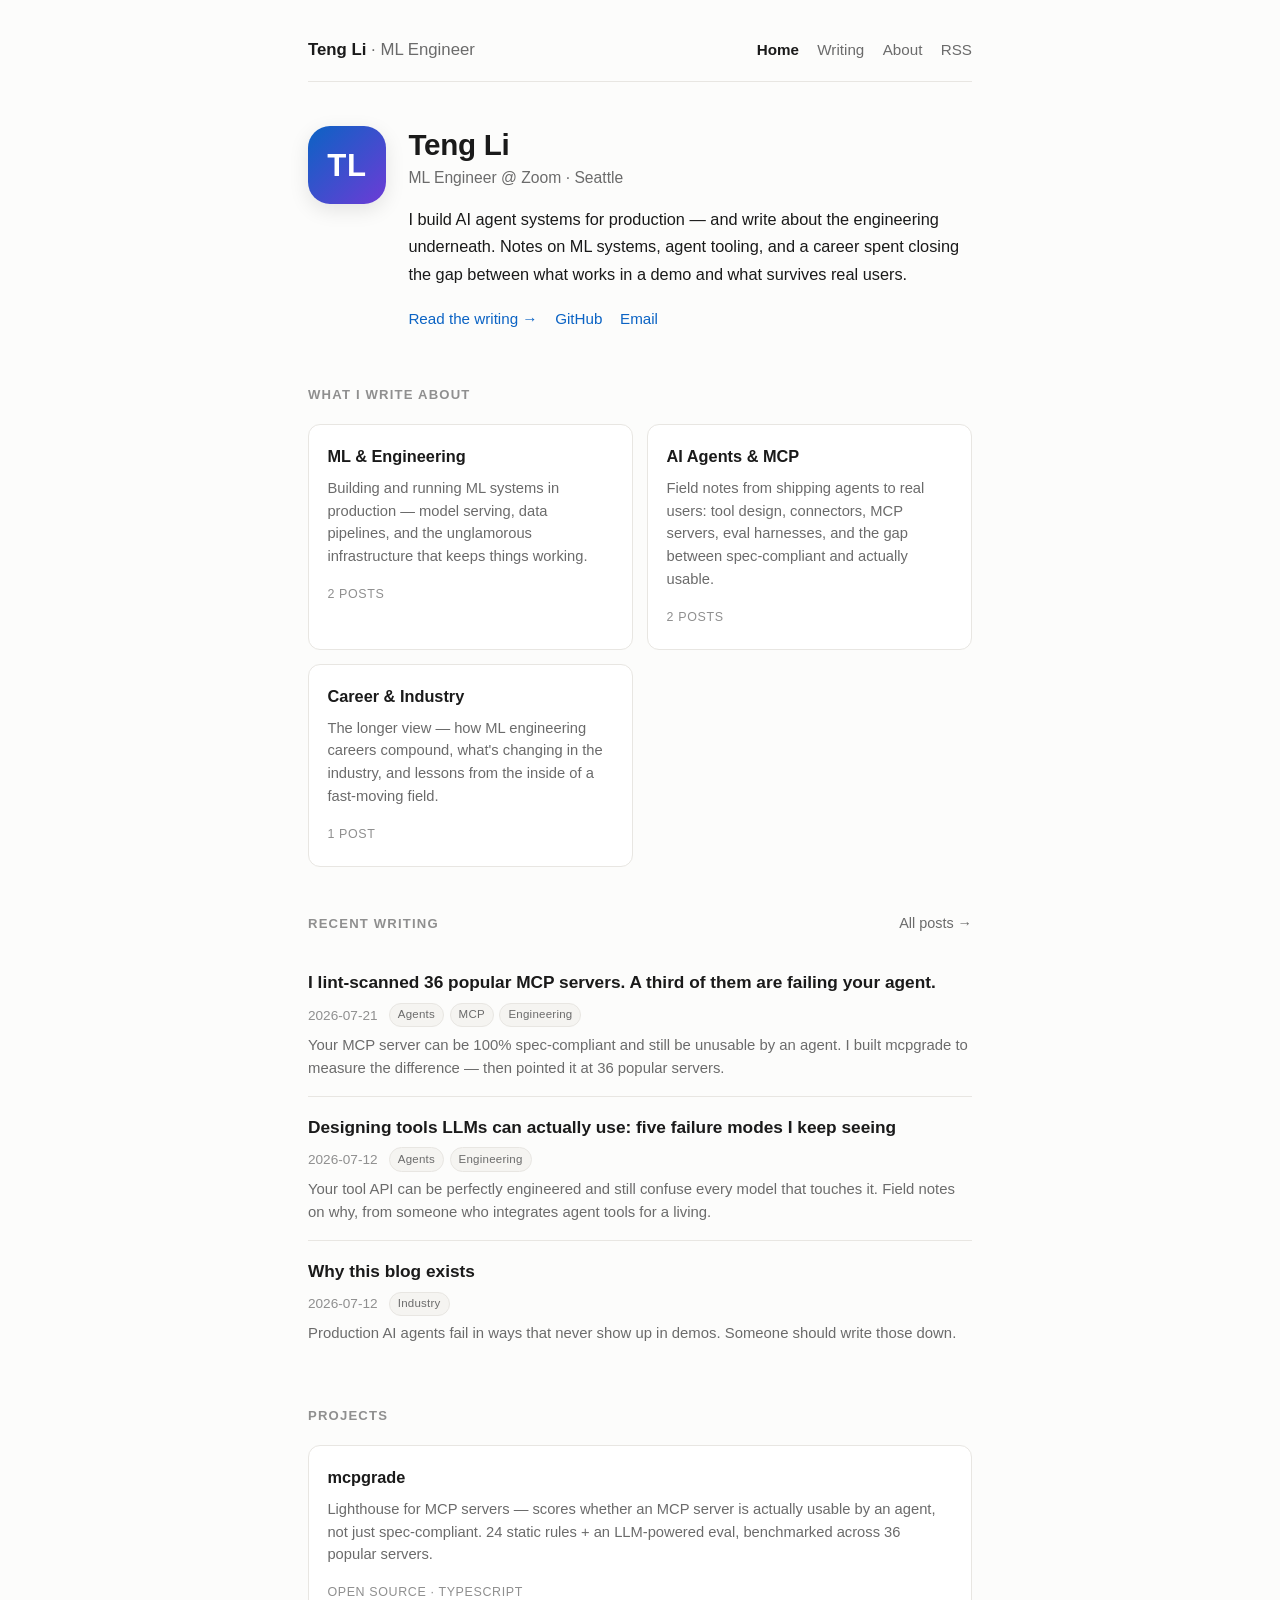
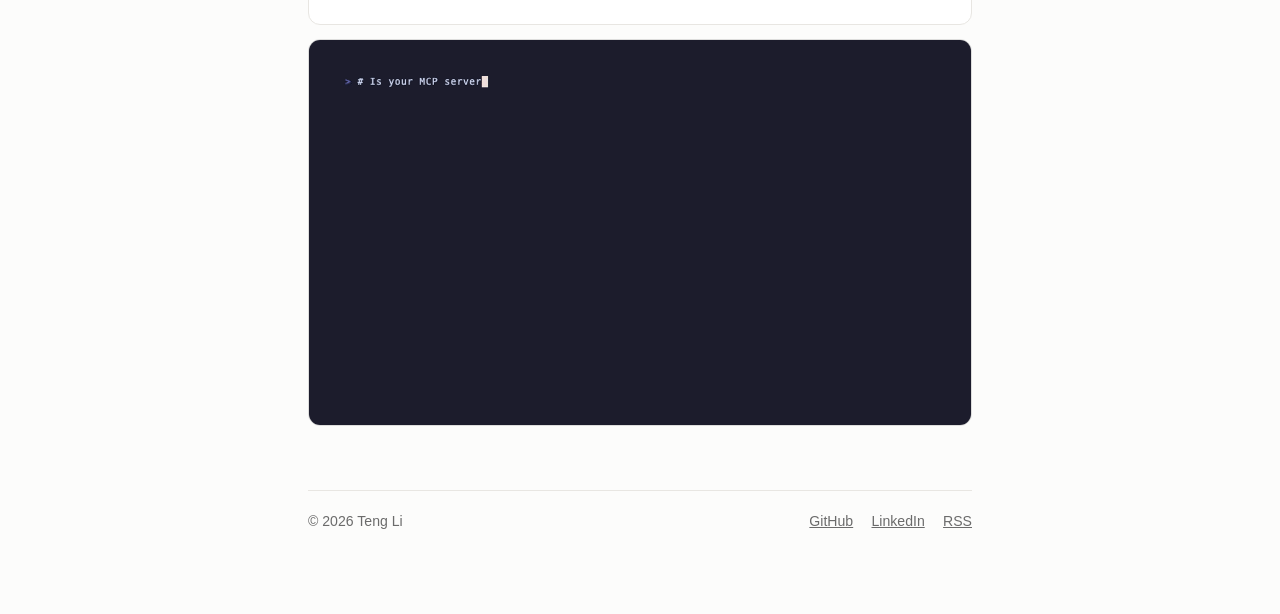
==== index.html @ 885e28a1 "site: add Cloudflare Web Analytics beacon" ====
<!doctype html>
<html lang="en">
<head>
<meta charset="utf-8">
<meta name="viewport" content="width=device-width, initial-scale=1">
<title>Home · Teng Li</title>
<meta name="description" content="Teng Li — ML Engineer in Seattle. ML systems, AI agents, and career notes.">
<meta property="og:title" content="Home · Teng Li">
<meta property="og:description" content="Teng Li — ML Engineer in Seattle. ML systems, AI agents, and career notes.">
<meta property="og:image" content="https://tengli.dev/og-card.png">
<meta property="og:type" content="article">
<meta name="twitter:card" content="summary_large_image">
<meta name="twitter:image" content="https://tengli.dev/og-card.png">
<link rel="icon" href="/favicon.svg" type="image/svg+xml">
<link rel="icon" href="/favicon-32.png" type="image/png" sizes="32x32">
<link rel="apple-touch-icon" href="/apple-touch-icon.png">
<link rel="stylesheet" href="/style.css">
<link rel="alternate" type="application/rss+xml" title="Teng Li" href="/feed.xml">
<script type="module" src="https://static.cloudflareinsights.com/beacon.min.js" data-cf-beacon='{"token": "defe20d26eeb449a922ccc8369be85c0"}'></script>
</head>
<body>
<main>
<header class="site">
  <a class="name" href="/">Teng Li <span>· ML Engineer</span></a>
  <nav><a href="/" class="on">Home</a><a href="/writing.html">Writing</a><a href="/about.html">About</a><a href="/feed.xml">RSS</a></nav>
</header>
<section class="hero">
  <svg class="avatar" viewBox="0 0 100 100" role="img" aria-label="Teng Li">
  <defs><linearGradient id="g" x1="0" y1="0" x2="1" y2="1">
    <stop offset="0" stop-color="var(--accent)"/><stop offset="1" stop-color="var(--accent-2)"/>
  </linearGradient></defs>
  <rect width="100" height="100" rx="22" fill="url(#g)"/>
  <text x="50" y="50" dy="0.35em" text-anchor="middle"
    font-family="-apple-system, Segoe UI, sans-serif" font-size="40" font-weight="700"
    fill="#fff" letter-spacing="1">TL</text>
</svg>
  <div class="hero-body">
    <h1 class="hero-name">Teng Li</h1>
    <p class="hero-role">ML Engineer @ Zoom · Seattle</p>
    <p class="hero-lede">I build AI agent systems for production — and write about the
    engineering underneath. Notes on ML systems, agent tooling, and a career spent
    closing the gap between what works in a demo and what survives real users.</p>
    <div class="hero-links">
      <a href="/writing.html">Read the writing →</a>
      <a href="https://github.com/TengByte">GitHub</a>
      <a href="mailto:tengli.global@gmail.com">Email</a>
    </div>
  </div>
</section>
<section class="block">
  <h2 class="block-title">What I write about</h2>
  <div class="cards">
    <a class="card" href="/writing.html#engineering">
      <h3>ML & Engineering</h3>
      <p>Building and running ML systems in production — model serving, data pipelines, and the unglamorous infrastructure that keeps things working.</p>
      <span class="card-meta">2 posts</span>
    </a>
<a class="card" href="/writing.html#agents">
      <h3>AI Agents & MCP</h3>
      <p>Field notes from shipping agents to real users: tool design, connectors, MCP servers, eval harnesses, and the gap between spec-compliant and actually usable.</p>
      <span class="card-meta">2 posts</span>
    </a>
<a class="card" href="/writing.html#career">
      <h3>Career & Industry</h3>
      <p>The longer view — how ML engineering careers compound, what's changing in the industry, and lessons from the inside of a fast-moving field.</p>
      <span class="card-meta">1 post</span>
    </a>
  </div>
</section>
<section class="block">
  <div class="block-head">
    <h2 class="block-title">Recent writing</h2>
    <a class="more" href="/writing.html">All posts →</a>
  </div>
  <ul class="post-list">
    <li class="post-item">
  <a class="post-link" href="/posts/mcp-servers-failing-agents.html">I lint-scanned 36 popular MCP servers. A third of them are failing your agent.</a>
  <div class="post-row">
    <time datetime="2026-07-21">2026-07-21</time>
    <span class="chips"><span class="chip">Agents</span><span class="chip">MCP</span><span class="chip">Engineering</span></span>
  </div>
  <p class="post-desc">Your MCP server can be 100% spec-compliant and still be unusable by an agent. I built mcpgrade to measure the difference — then pointed it at 36 popular servers.</p>
</li>
<li class="post-item">
  <a class="post-link" href="/posts/tool-design-for-llms.html">Designing tools LLMs can actually use: five failure modes I keep seeing</a>
  <div class="post-row">
    <time datetime="2026-07-12">2026-07-12</time>
    <span class="chips"><span class="chip">Agents</span><span class="chip">Engineering</span></span>
  </div>
  <p class="post-desc">Your tool API can be perfectly engineered and still confuse every model that touches it. Field notes on why, from someone who integrates agent tools for a living.</p>
</li>
<li class="post-item">
  <a class="post-link" href="/posts/hello-world.html">Why this blog exists</a>
  <div class="post-row">
    <time datetime="2026-07-12">2026-07-12</time>
    <span class="chips"><span class="chip">Industry</span></span>
  </div>
  <p class="post-desc">Production AI agents fail in ways that never show up in demos. Someone should write those down.</p>
</li>
  </ul>
</section>
<section class="block">
  <h2 class="block-title">Projects</h2>
  <div class="cards">
    <a class="card" href="https://github.com/TengByte/mcpgrade">
      <h3>mcpgrade</h3>
      <p>Lighthouse for MCP servers — scores whether an MCP server is actually usable by an agent, not just spec-compliant. 24 static rules + an LLM-powered eval, benchmarked across 36 popular servers.</p>
      <span class="card-meta">open source · TypeScript</span>
    </a>
  </div>
  <a href="https://github.com/TengByte/mcpgrade"><img class="project-demo" src="/mcpgrade-demo.gif"
    alt="mcpgrade demo — grading MCP servers A–F in one command" loading="lazy"></a>
</section>
<footer class="site">
  <span>© 2026 Teng Li</span>
  <span class="foot-links">
    <a href="https://github.com/TengByte">GitHub</a>
    <a href="https://www.linkedin.com/in/teng-li-3b0007110/">LinkedIn</a>
    <a href="/feed.xml">RSS</a>
  </span>
</footer>
</main>
</body>
</html>
---- style.css ----
:root {
  --bg: #fcfcfb;
  --surface: #ffffff;
  --text: #1a1a1a;
  --muted: #6b6b6b;
  --faint: #8f8f8f;
  --accent: #0b63c4;
  --accent-2: #6d3bd6;
  --border: #e8e6e2;
  --code-bg: #f5f4f1;
  color-scheme: light dark;
}
@media (prefers-color-scheme: dark) {
  :root {
    --bg: #111214;
    --surface: #1a1c1f;
    --text: #e9e9ea;
    --muted: #9a9a9a;
    --faint: #7a7a7a;
    --accent: #6db3f2;
    --accent-2: #a98bf0;
    --border: #2a2c30;
    --code-bg: #202226;
  }
}
* { box-sizing: border-box; }
html { scroll-behavior: smooth; }
body {
  margin: 0;
  background: var(--bg);
  color: var(--text);
  font: 17px/1.7 -apple-system, "Segoe UI", Helvetica, Arial, sans-serif;
  -webkit-font-smoothing: antialiased;
}
main {
  max-width: 44rem;
  margin: 0 auto;
  padding: 2.25rem 1.25rem 5rem;
}

/* Header / nav */
header.site {
  display: flex;
  justify-content: space-between;
  align-items: baseline;
  gap: 1rem;
  flex-wrap: wrap;
  border-bottom: 1px solid var(--border);
  padding-bottom: 1rem;
  margin-bottom: 2.75rem;
}
header.site .name { font-weight: 700; font-size: 1.05rem; text-decoration: none; color: var(--text); }
header.site .name span { color: var(--muted); font-weight: 400; }
header.site nav a {
  color: var(--muted);
  text-decoration: none;
  margin-left: 1.15rem;
  font-size: 0.95rem;
}
header.site nav a:first-child { margin-left: 0; }
header.site nav a:hover { color: var(--accent); }
header.site nav a.on { color: var(--text); font-weight: 600; }

/* Hero */
.hero {
  display: flex;
  gap: 1.4rem;
  align-items: flex-start;
  margin-bottom: 3.25rem;
}
.avatar { width: 78px; height: 78px; flex: none; border-radius: 22px; box-shadow: 0 6px 20px rgba(0,0,0,0.10); }
.hero-body { min-width: 0; }
.hero-name { font-size: 1.85rem; line-height: 1.2; margin: 0.1rem 0 0.15rem; letter-spacing: -0.01em; }
.hero-role { color: var(--muted); font-size: 0.98rem; margin: 0 0 0.85rem; }
.hero-lede { margin: 0 0 1.1rem; font-size: 1.02rem; }
.hero-links { display: flex; flex-wrap: wrap; gap: 1.1rem; font-size: 0.95rem; }
.hero-links a { text-decoration: none; color: var(--accent); }
.hero-links a:hover { text-decoration: underline; }

/* Blocks */
.block { margin: 2.75rem 0; }
.block-head { display: flex; justify-content: space-between; align-items: baseline; }
.block-title {
  font-size: 0.82rem;
  text-transform: uppercase;
  letter-spacing: 0.09em;
  color: var(--faint);
  font-weight: 700;
  margin: 0 0 1.1rem;
}
.more { font-size: 0.9rem; text-decoration: none; color: var(--muted); }
.more:hover { color: var(--accent); }

/* Cards */
.cards { display: grid; grid-template-columns: repeat(auto-fit, minmax(15rem, 1fr)); gap: 0.9rem; }
.card {
  display: block;
  background: var(--surface);
  border: 1px solid var(--border);
  border-radius: 12px;
  padding: 1.1rem 1.15rem;
  text-decoration: none;
  color: inherit;
  transition: border-color 0.15s, transform 0.15s, box-shadow 0.15s;
}
.card:hover {
  border-color: color-mix(in srgb, var(--accent) 55%, var(--border));
  transform: translateY(-2px);
  box-shadow: 0 8px 22px rgba(0,0,0,0.06);
}
.card h3 { margin: 0 0 0.4rem; font-size: 1.02rem; }
.card p { margin: 0 0 0.7rem; color: var(--muted); font-size: 0.92rem; line-height: 1.55; }
.card-meta { font-size: 0.78rem; color: var(--faint); text-transform: uppercase; letter-spacing: 0.05em; }

/* Post lists */
h1 { font-size: 1.75rem; line-height: 1.25; margin: 0 0 0.5rem; letter-spacing: -0.01em; }
h2 { font-size: 1.28rem; margin-top: 2.2rem; }
h3 { font-size: 1.06rem; margin-top: 1.8rem; }
a { color: var(--accent); }
.page-lede { color: var(--muted); margin: 0 0 2rem; }

ul.post-list { list-style: none; padding: 0; margin: 0; }
.post-item { padding: 1rem 0; border-bottom: 1px solid var(--border); }
.post-item:last-child { border-bottom: none; }
.post-link { font-size: 1.08rem; font-weight: 600; text-decoration: none; color: var(--text); }
.post-link:hover { color: var(--accent); }
.post-row { display: flex; align-items: center; gap: 0.7rem; margin: 0.3rem 0 0; }
.post-row time { color: var(--faint); font-size: 0.85rem; white-space: nowrap; }
.post-desc { margin: 0.4rem 0 0; color: var(--muted); font-size: 0.93rem; line-height: 1.55; }
.topic-group { margin-bottom: 2.5rem; scroll-margin-top: 1.5rem; }

/* Chips */
.chips { display: inline-flex; flex-wrap: wrap; gap: 0.35rem; }
.chip {
  font-size: 0.72rem;
  color: var(--muted);
  background: var(--code-bg);
  border: 1px solid var(--border);
  padding: 0.08rem 0.5rem;
  border-radius: 999px;
  letter-spacing: 0.02em;
}

/* Article */
article { max-width: 40rem; }
.post-meta { display: flex; align-items: center; gap: 0.7rem; color: var(--muted); font-size: 0.9rem; margin: 0 0 2rem; }
.prose, article { font-size: 1.02rem; }
.post-end { border: none; border-top: 1px solid var(--border); margin: 2.5rem 0 1.2rem; }
.post-nav a { text-decoration: none; color: var(--muted); font-size: 0.9rem; }
.post-nav a:hover { color: var(--accent); }

code {
  background: var(--code-bg);
  padding: 0.12em 0.35em;
  border-radius: 4px;
  font-size: 0.88em;
  font-family: ui-monospace, "SF Mono", Menlo, Consolas, monospace;
}
pre {
  background: var(--code-bg);
  border: 1px solid var(--border);
  border-radius: 10px;
  padding: 1rem;
  overflow-x: auto;
  line-height: 1.5;
}
pre code { background: none; padding: 0; font-size: 0.85rem; }
blockquote {
  margin: 1.5rem 0;
  padding: 0.2rem 1.1rem;
  border-left: 3px solid var(--accent);
  color: var(--muted);
}
table { border-collapse: collapse; width: 100%; font-size: 0.9rem; display: block; overflow-x: auto; }
th, td { border: 1px solid var(--border); padding: 0.45rem 0.65rem; text-align: left; }
th { background: var(--code-bg); }
img { max-width: 100%; border-radius: 8px; }

/* Footer */
footer.site {
  margin-top: 4rem;
  padding-top: 1.2rem;
  border-top: 1px solid var(--border);
  color: var(--muted);
  font-size: 0.88rem;
  display: flex;
  justify-content: space-between;
  flex-wrap: wrap;
  gap: 0.6rem;
}
footer.site a { color: var(--muted); margin-left: 0.9rem; }
footer.site .foot-links a:first-child { margin-left: 0; }
footer.site a:hover { color: var(--accent); }

@media (max-width: 34rem) {
  .hero { flex-direction: column; gap: 1rem; }
  .avatar { width: 64px; height: 64px; }
}

.project-demo { width: 100%; border-radius: 12px; margin-top: 14px; border: 1px solid rgba(128,128,128,.25); display: block; }
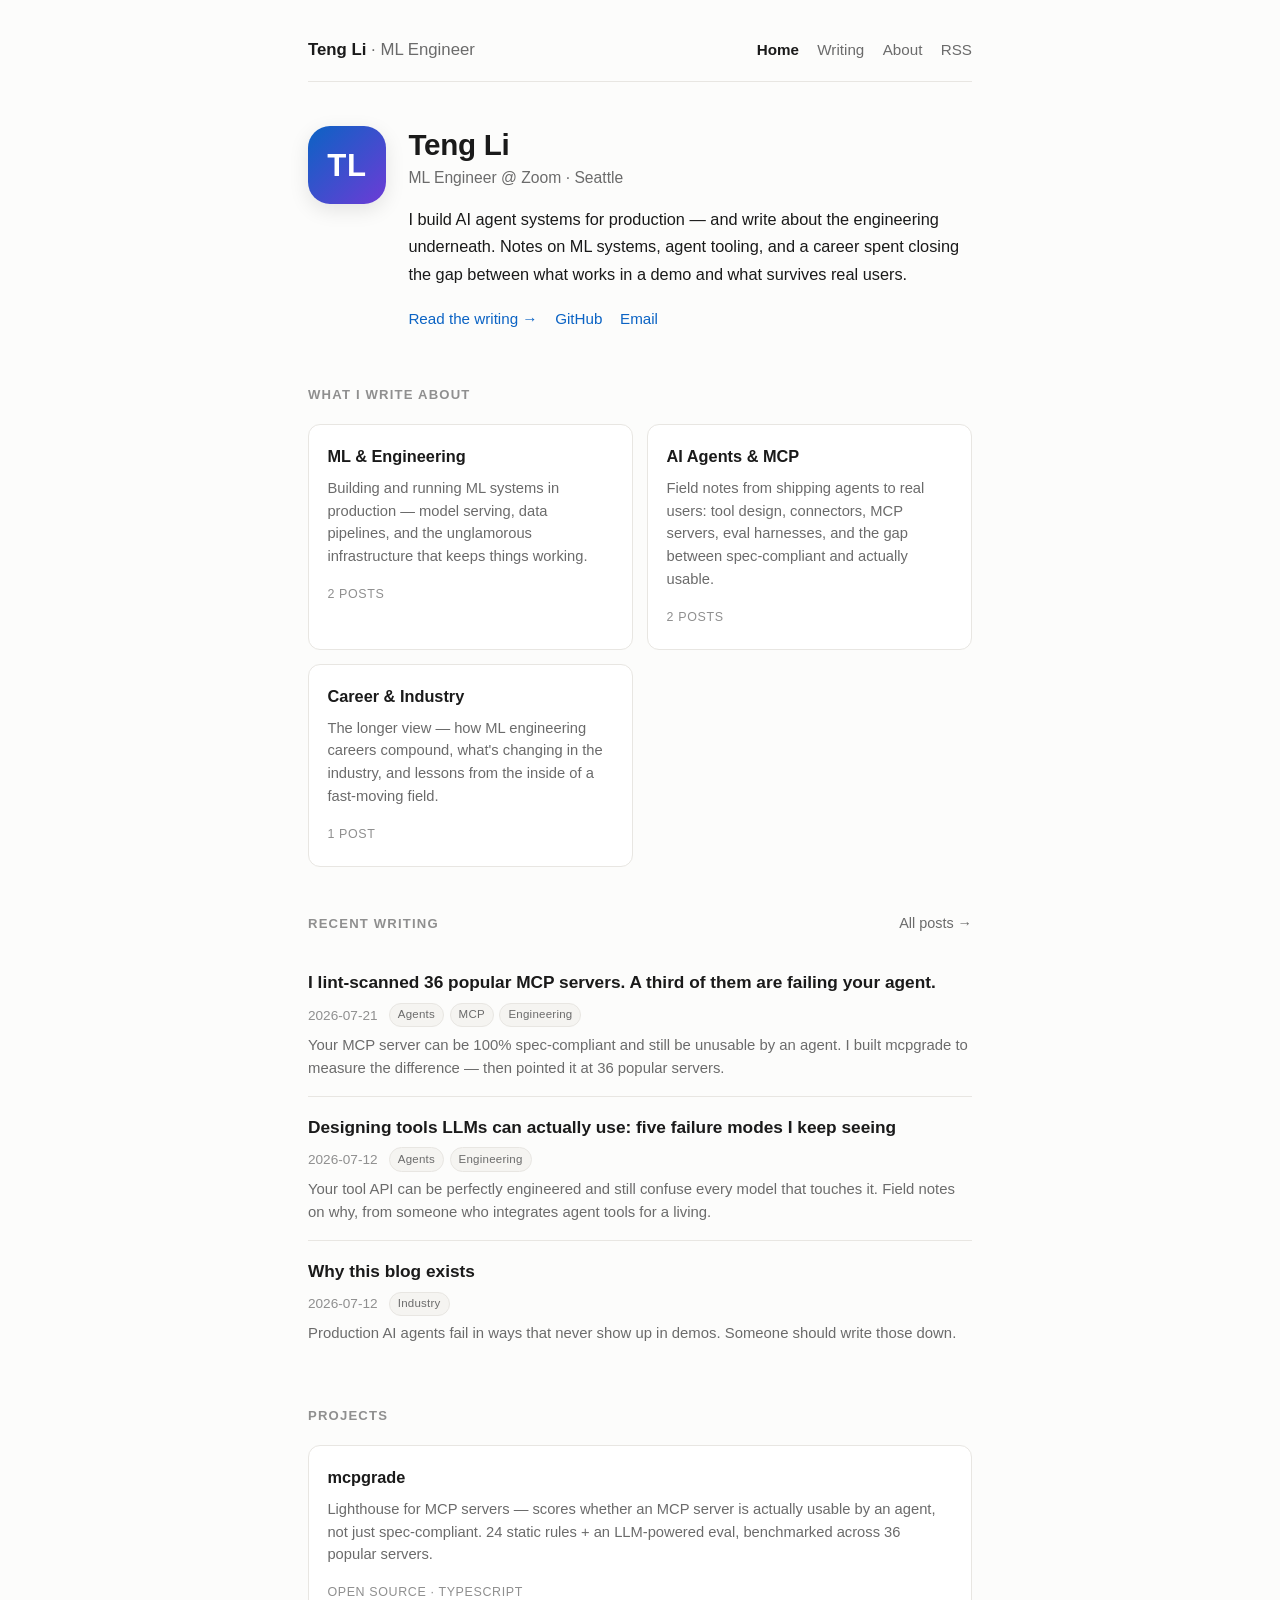
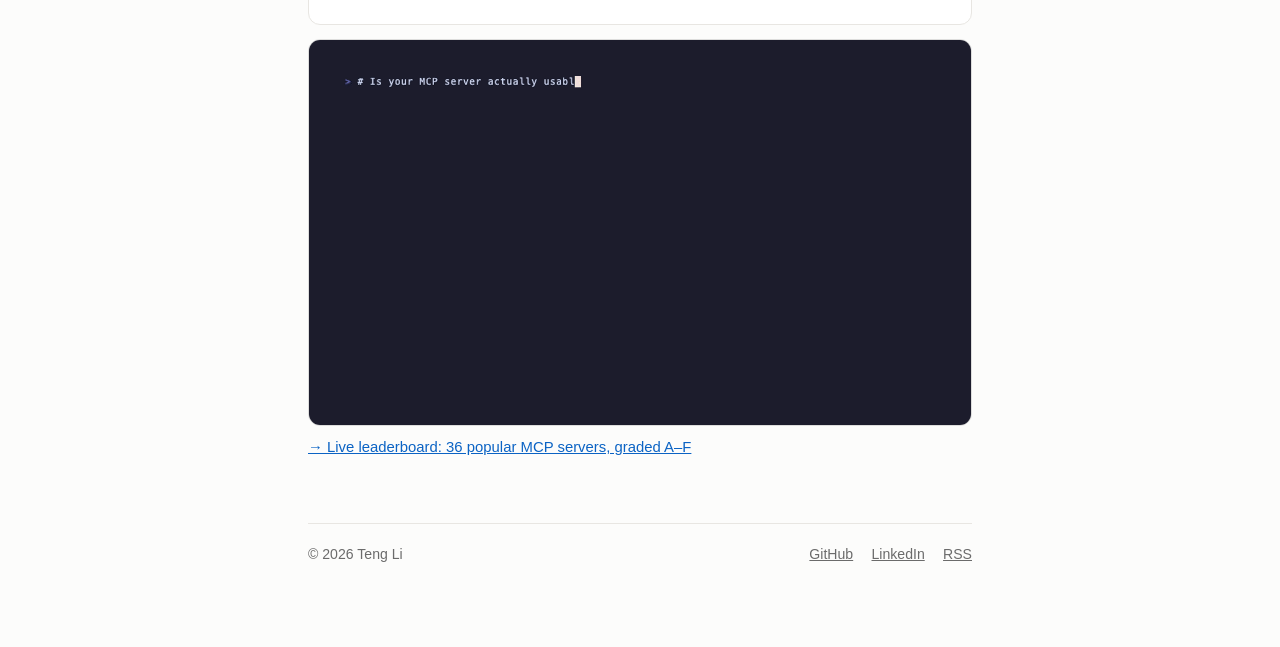
==== commit 10263cd7: "site: leaderboard nav backlinks + homepage leaderboard link" ====
--- a/index.html
+++ b/index.html
@@ -110,6 +110,7 @@
   </div>
   <a href="https://github.com/TengByte/mcpgrade"><img class="project-demo" src="/mcpgrade-demo.gif"
     alt="mcpgrade demo — grading MCP servers A–F in one command" loading="lazy"></a>
+  <p class="post-desc" style="margin-top:10px"><a href="/mcp-leaderboard.html">→ Live leaderboard: 36 popular MCP servers, graded A–F</a></p>
 </section>
 <footer class="site">
   <span>© 2026 Teng Li</span>
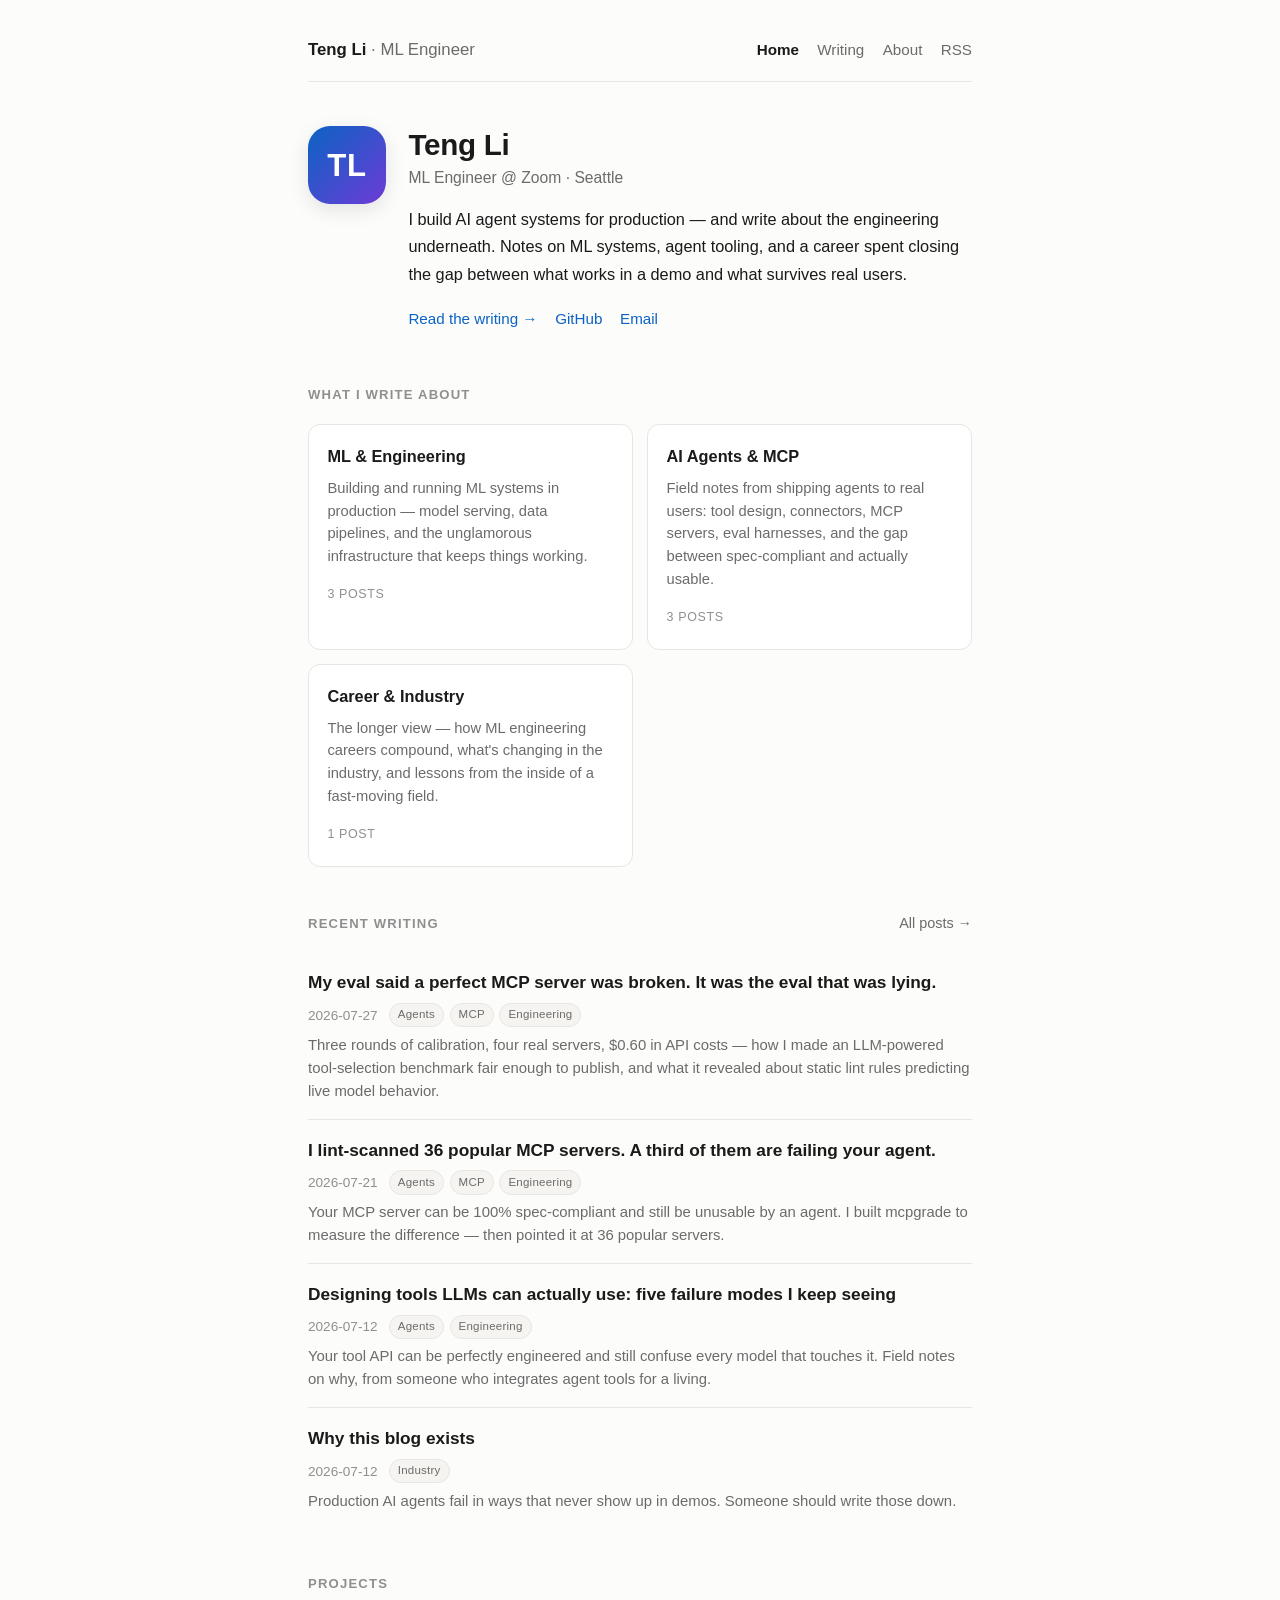
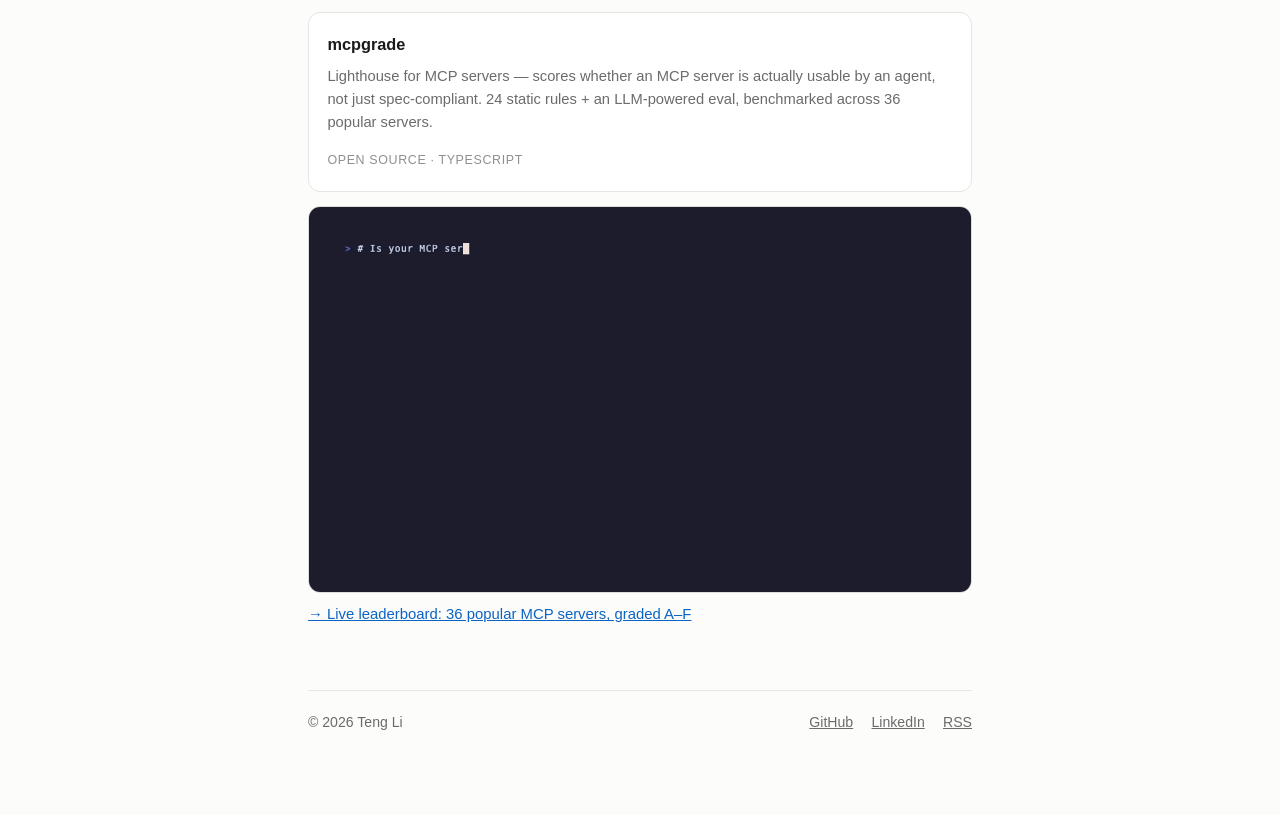
==== commit 5d438c69: "post: calibrating LLM evals for MCP servers" ====
--- a/index.html
+++ b/index.html
@@ -53,12 +53,12 @@
     <a class="card" href="/writing.html#engineering">
       <h3>ML & Engineering</h3>
       <p>Building and running ML systems in production — model serving, data pipelines, and the unglamorous infrastructure that keeps things working.</p>
-      <span class="card-meta">2 posts</span>
+      <span class="card-meta">3 posts</span>
     </a>
 <a class="card" href="/writing.html#agents">
       <h3>AI Agents & MCP</h3>
       <p>Field notes from shipping agents to real users: tool design, connectors, MCP servers, eval harnesses, and the gap between spec-compliant and actually usable.</p>
-      <span class="card-meta">2 posts</span>
+      <span class="card-meta">3 posts</span>
     </a>
 <a class="card" href="/writing.html#career">
       <h3>Career & Industry</h3>
@@ -74,6 +74,14 @@
   </div>
   <ul class="post-list">
     <li class="post-item">
+  <a class="post-link" href="/posts/calibrating-mcp-evals.html">My eval said a perfect MCP server was broken. It was the eval that was lying.</a>
+  <div class="post-row">
+    <time datetime="2026-07-27">2026-07-27</time>
+    <span class="chips"><span class="chip">Agents</span><span class="chip">MCP</span><span class="chip">Engineering</span></span>
+  </div>
+  <p class="post-desc">Three rounds of calibration, four real servers, $0.60 in API costs — how I made an LLM-powered tool-selection benchmark fair enough to publish, and what it revealed about static lint rules predicting live model behavior.</p>
+</li>
+<li class="post-item">
   <a class="post-link" href="/posts/mcp-servers-failing-agents.html">I lint-scanned 36 popular MCP servers. A third of them are failing your agent.</a>
   <div class="post-row">
     <time datetime="2026-07-21">2026-07-21</time>
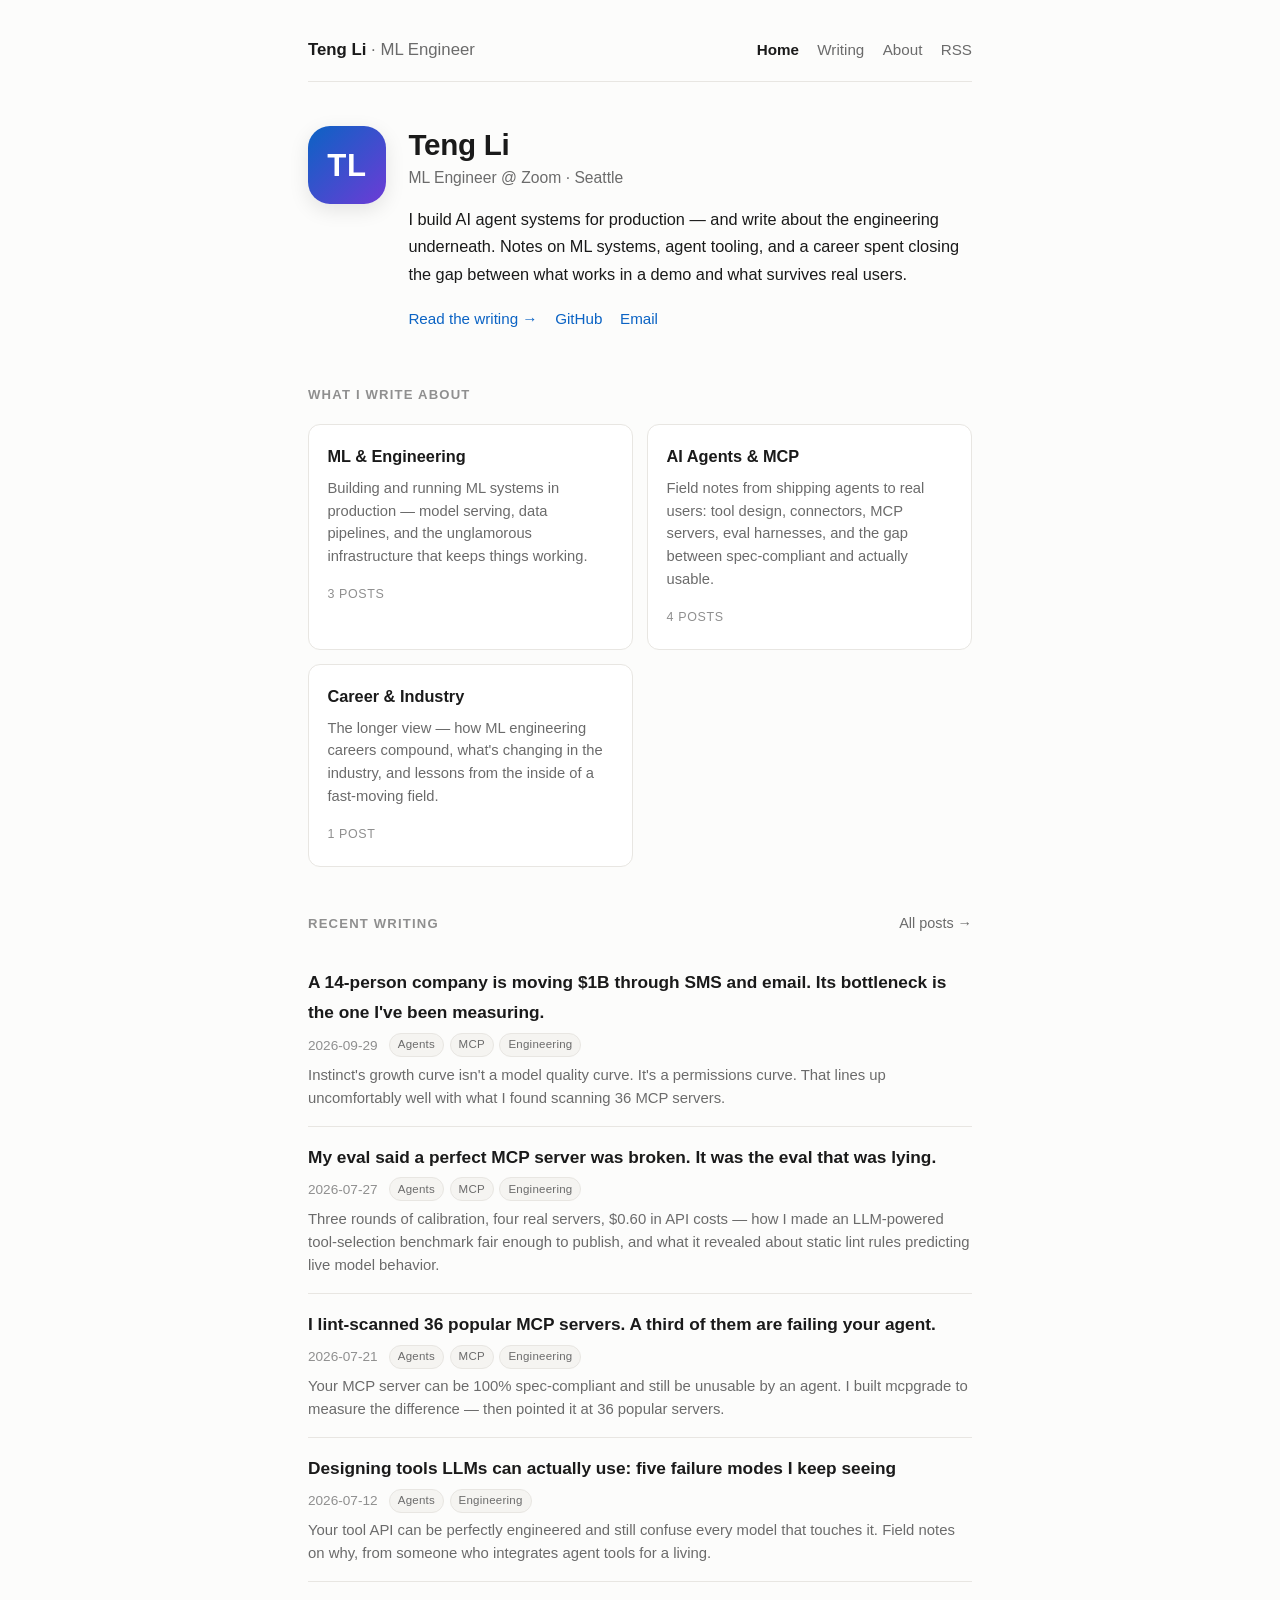
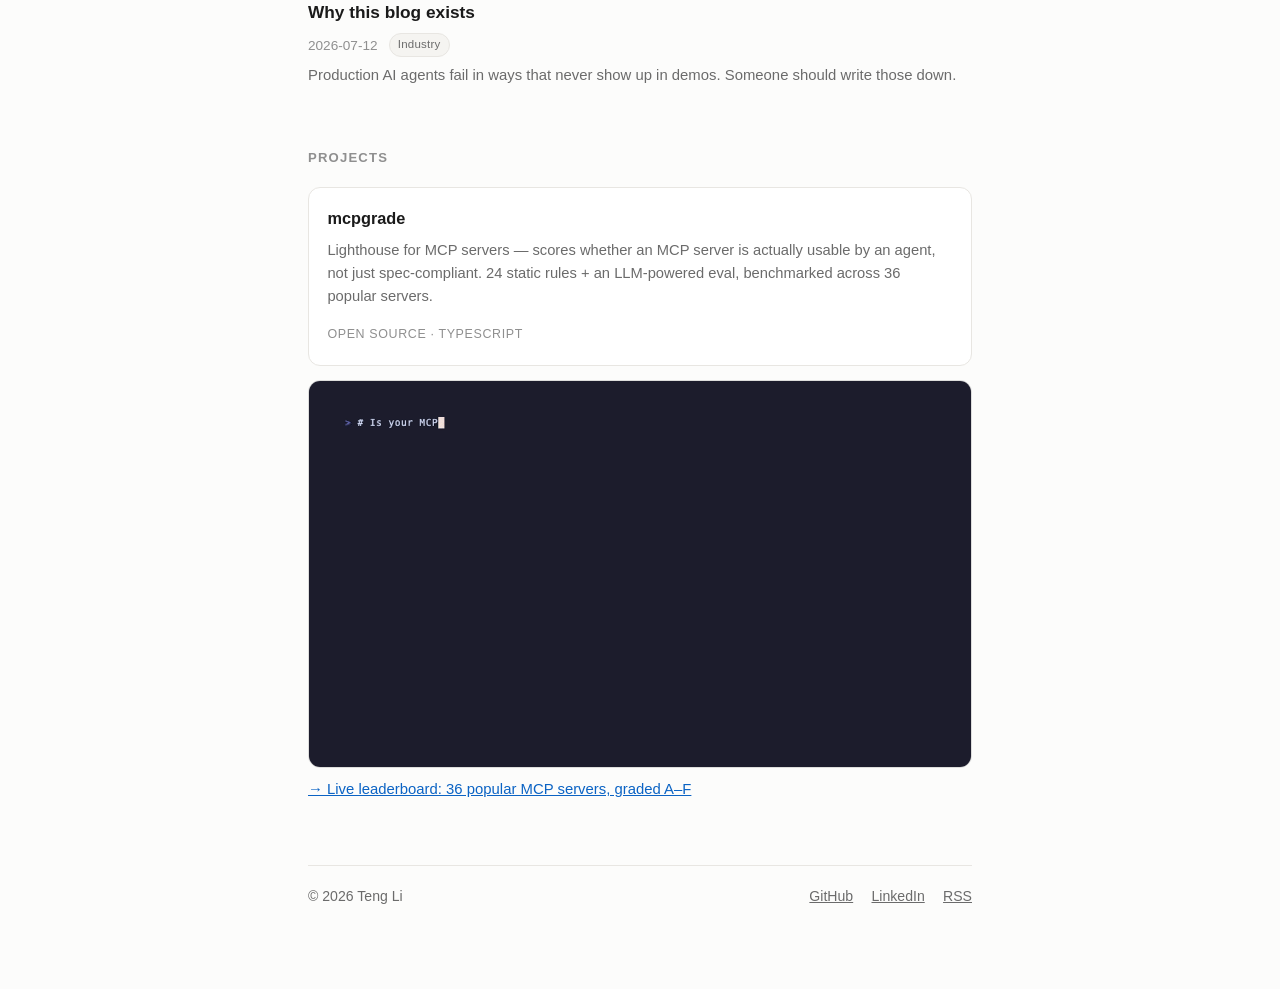
==== commit de3c635b: "Add post: A 14-person company is moving $1B through SMS and email New post on Instinct's $10B raise " ====
--- a/index.html
+++ b/index.html
@@ -58,7 +58,7 @@
 <a class="card" href="/writing.html#agents">
       <h3>AI Agents & MCP</h3>
       <p>Field notes from shipping agents to real users: tool design, connectors, MCP servers, eval harnesses, and the gap between spec-compliant and actually usable.</p>
-      <span class="card-meta">3 posts</span>
+      <span class="card-meta">4 posts</span>
     </a>
 <a class="card" href="/writing.html#career">
       <h3>Career & Industry</h3>
@@ -74,6 +74,14 @@
   </div>
   <ul class="post-list">
     <li class="post-item">
+  <a class="post-link" href="/posts/instinct-permissions-bottleneck.html">A 14-person company is moving $1B through SMS and email. Its bottleneck is the one I&#39;ve been measuring.</a>
+  <div class="post-row">
+    <time datetime="2026-09-29">2026-09-29</time>
+    <span class="chips"><span class="chip">Agents</span><span class="chip">MCP</span><span class="chip">Engineering</span></span>
+  </div>
+  <p class="post-desc">Instinct&#39;s growth curve isn&#39;t a model quality curve. It&#39;s a permissions curve. That lines up uncomfortably well with what I found scanning 36 MCP servers.</p>
+</li>
+<li class="post-item">
   <a class="post-link" href="/posts/calibrating-mcp-evals.html">My eval said a perfect MCP server was broken. It was the eval that was lying.</a>
   <div class="post-row">
     <time datetime="2026-07-27">2026-07-27</time>
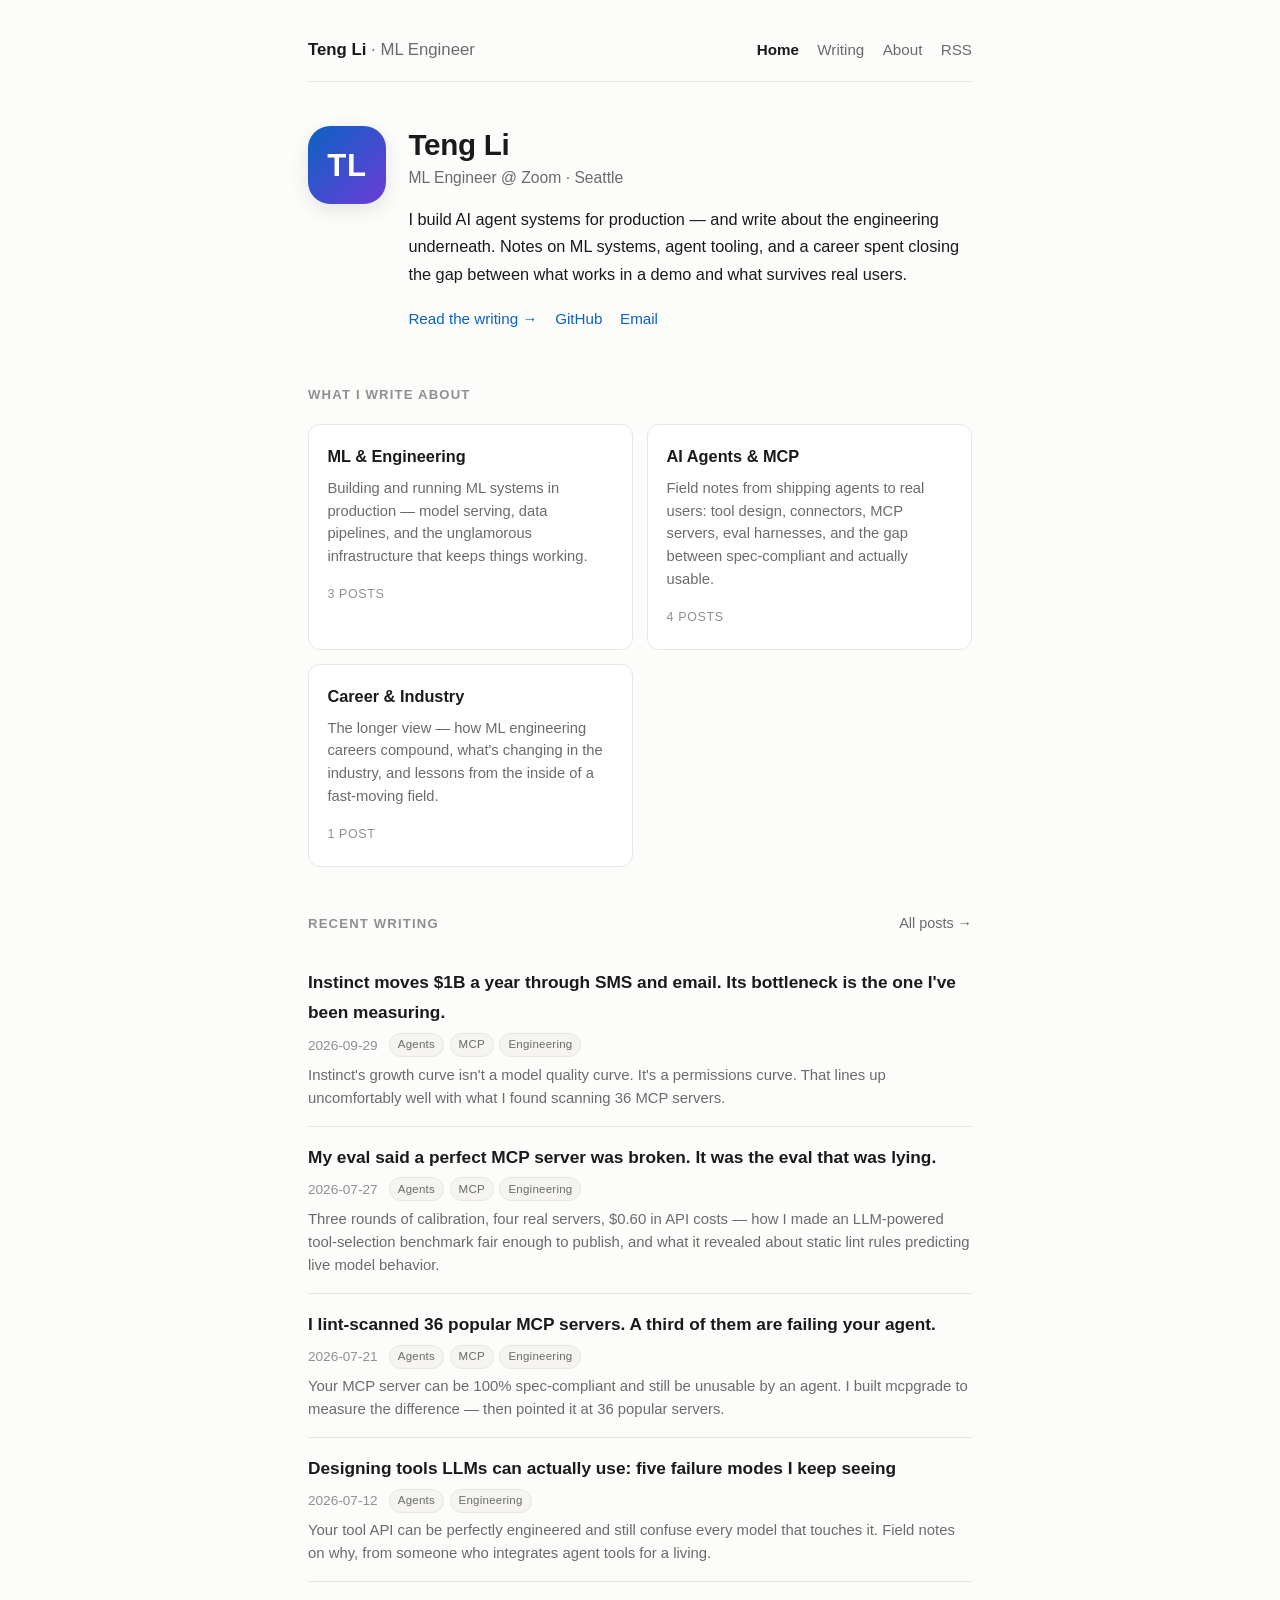
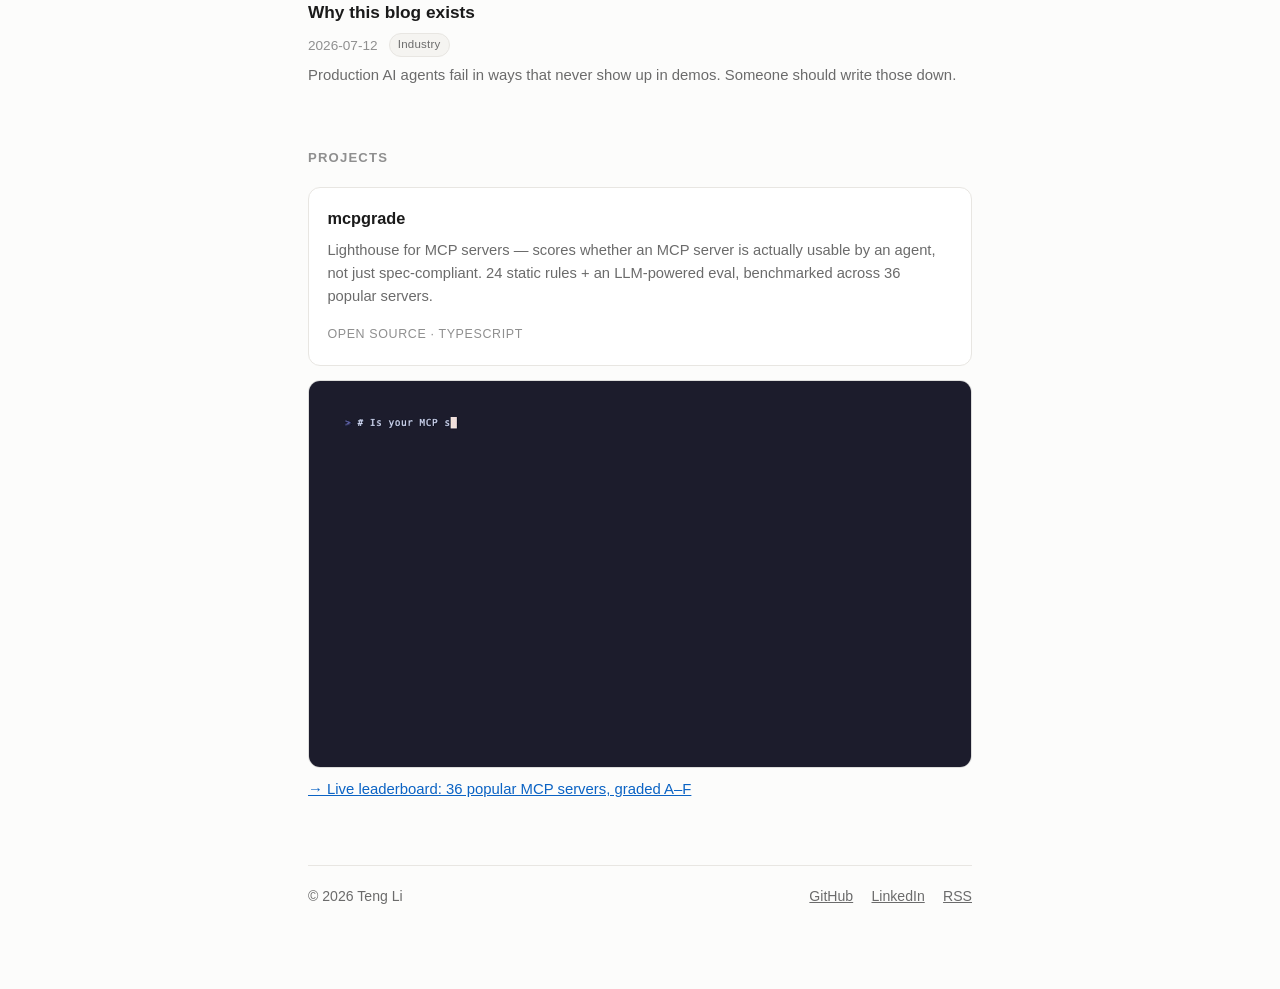
==== commit 25dbb188: "Retitle Instinct post: lead with company name, not headcount Titles that travel without the article " ====
--- a/index.html
+++ b/index.html
@@ -74,7 +74,7 @@
   </div>
   <ul class="post-list">
     <li class="post-item">
-  <a class="post-link" href="/posts/instinct-permissions-bottleneck.html">A 14-person company is moving $1B through SMS and email. Its bottleneck is the one I&#39;ve been measuring.</a>
+  <a class="post-link" href="/posts/instinct-permissions-bottleneck.html">Instinct moves $1B a year through SMS and email. Its bottleneck is the one I&#39;ve been measuring.</a>
   <div class="post-row">
     <time datetime="2026-09-29">2026-09-29</time>
     <span class="chips"><span class="chip">Agents</span><span class="chip">MCP</span><span class="chip">Engineering</span></span>
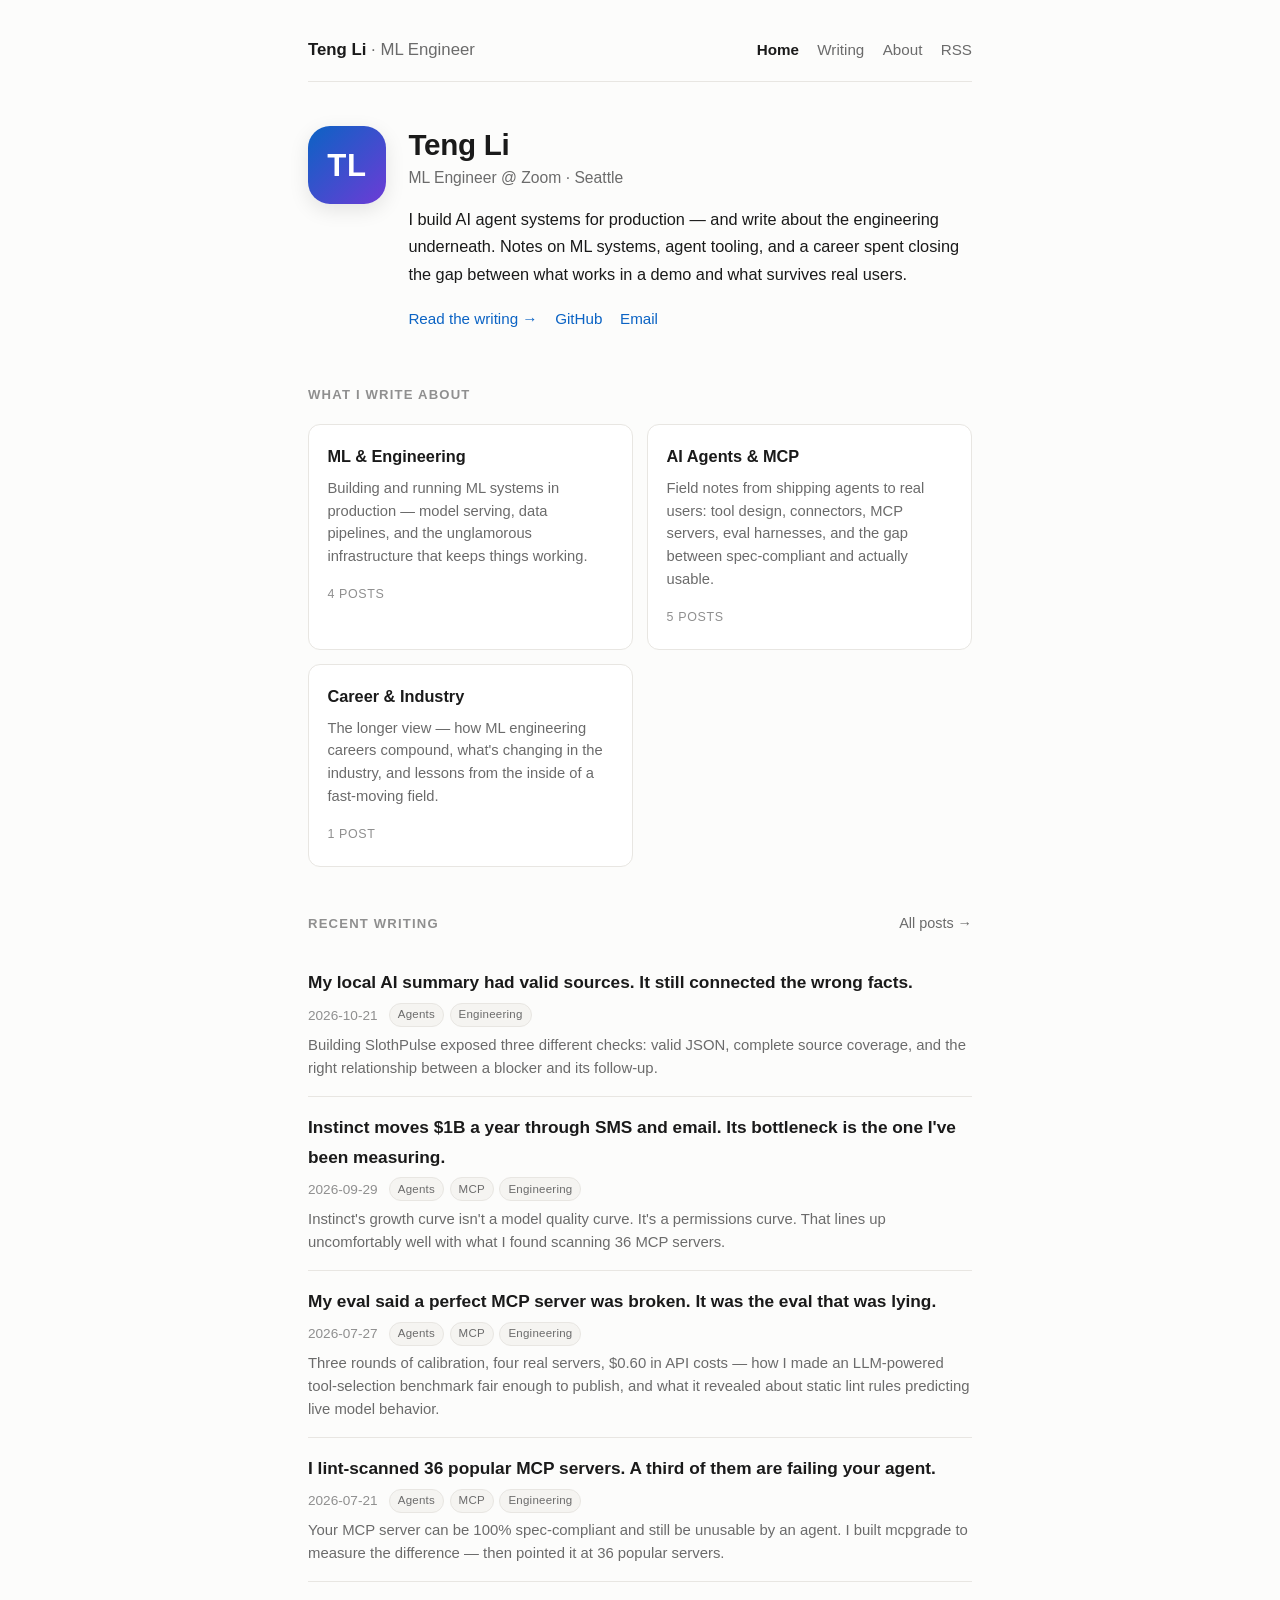
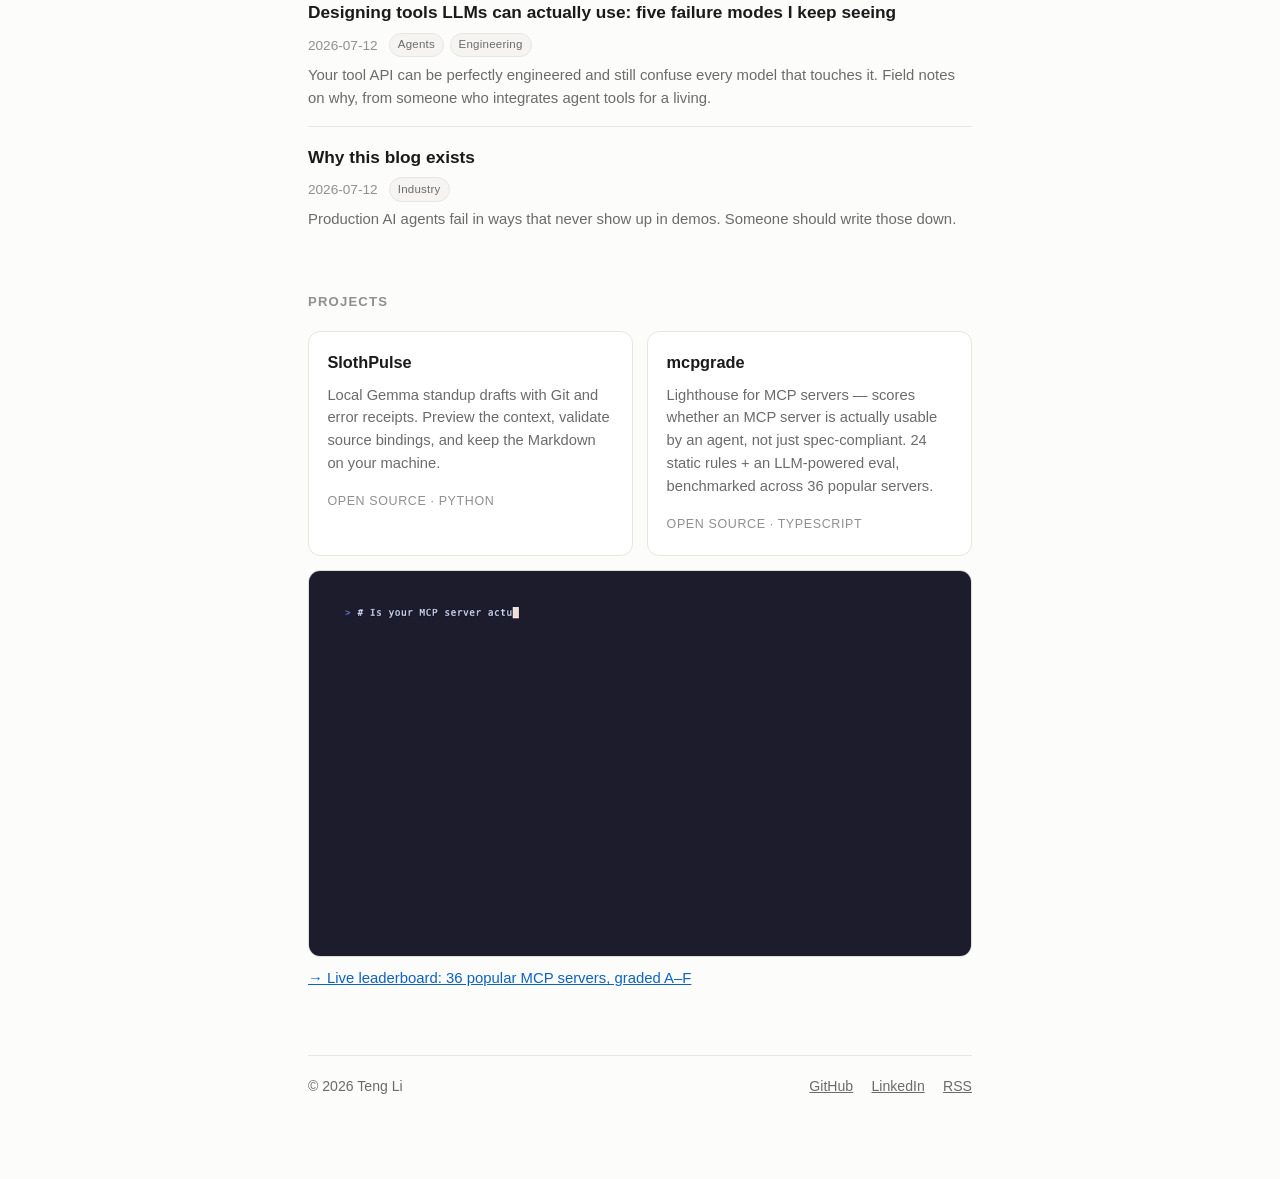
==== commit 86c80c1a: "Prepare SlothPulse engineering recap for personal site" ====
--- a/index.html
+++ b/index.html
@@ -53,12 +53,12 @@
     <a class="card" href="/writing.html#engineering">
       <h3>ML & Engineering</h3>
       <p>Building and running ML systems in production — model serving, data pipelines, and the unglamorous infrastructure that keeps things working.</p>
-      <span class="card-meta">3 posts</span>
+      <span class="card-meta">4 posts</span>
     </a>
 <a class="card" href="/writing.html#agents">
       <h3>AI Agents & MCP</h3>
       <p>Field notes from shipping agents to real users: tool design, connectors, MCP servers, eval harnesses, and the gap between spec-compliant and actually usable.</p>
-      <span class="card-meta">4 posts</span>
+      <span class="card-meta">5 posts</span>
     </a>
 <a class="card" href="/writing.html#career">
       <h3>Career & Industry</h3>
@@ -73,6 +73,15 @@
     <a class="more" href="/writing.html">All posts →</a>
   </div>
   <ul class="post-list">
+<li class="post-item">
+  <a class="post-link" href="/posts/slothpulse-source-bindings.html">My local AI summary had valid sources. It still connected the wrong facts.</a>
+  <div class="post-row">
+    <time datetime="2026-10-21">2026-10-21</time>
+    <span class="chips"><span class="chip">Agents</span><span class="chip">Engineering</span></span>
+  </div>
+  <p class="post-desc">Building SlothPulse exposed three different checks: valid JSON, complete source coverage, and the right relationship between a blocker and its follow-up.</p>
+</li>
+
     <li class="post-item">
   <a class="post-link" href="/posts/instinct-permissions-bottleneck.html">Instinct moves $1B a year through SMS and email. Its bottleneck is the one I&#39;ve been measuring.</a>
   <div class="post-row">
@@ -118,6 +127,11 @@
 <section class="block">
   <h2 class="block-title">Projects</h2>
   <div class="cards">
+    <a class="card" href="https://github.com/TengByte/slothpulse">
+      <h3>SlothPulse</h3>
+      <p>Local Gemma standup drafts with Git and error receipts. Preview the context, validate source bindings, and keep the Markdown on your machine.</p>
+      <span class="card-meta">open source · Python</span>
+    </a>
     <a class="card" href="https://github.com/TengByte/mcpgrade">
       <h3>mcpgrade</h3>
       <p>Lighthouse for MCP servers — scores whether an MCP server is actually usable by an agent, not just spec-compliant. 24 static rules + an LLM-powered eval, benchmarked across 36 popular servers.</p>
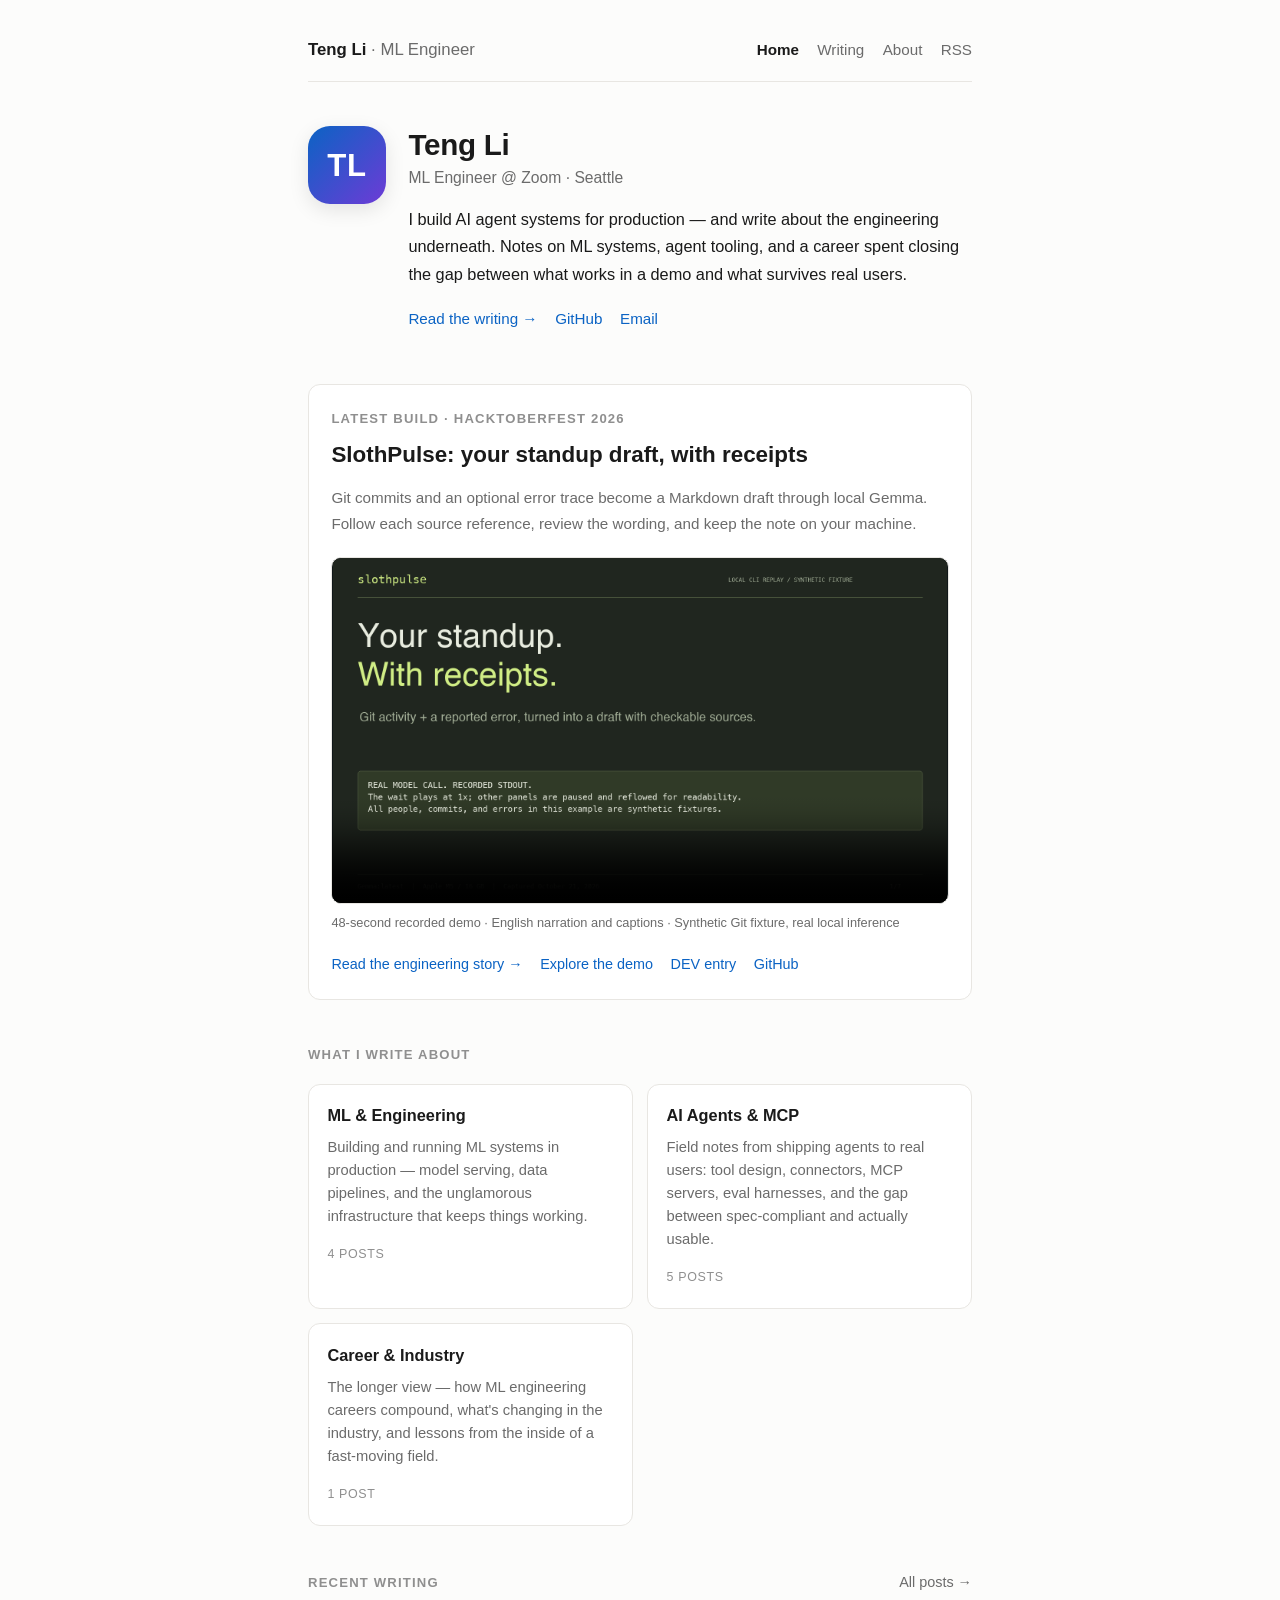
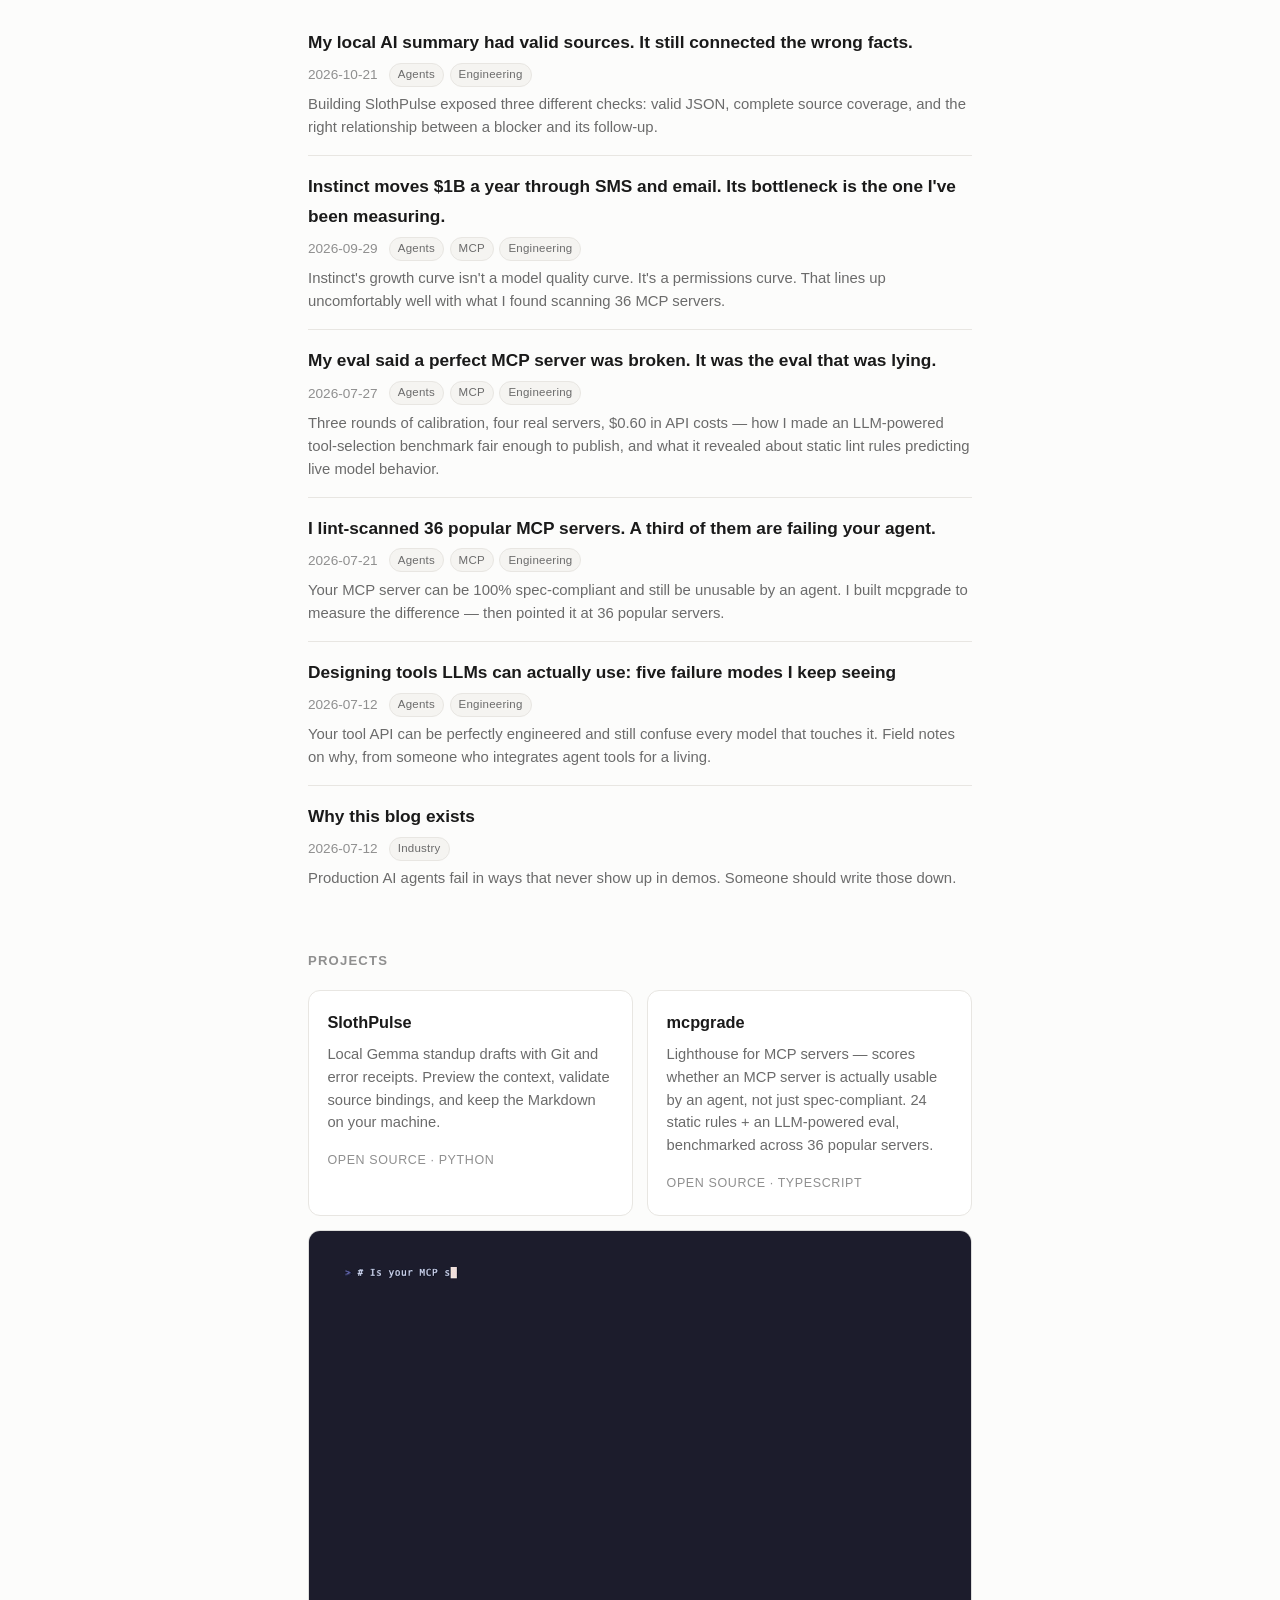
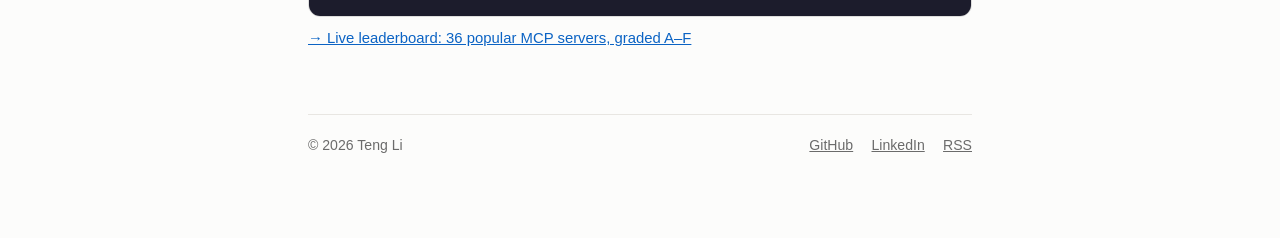
==== commit aa60cd11: "Feature SlothPulse and embed narrated demo on personal site" ====
--- a/index.html
+++ b/index.html
@@ -45,6 +45,25 @@
       <a href="https://github.com/TengByte">GitHub</a>
       <a href="mailto:tengli.global@gmail.com">Email</a>
     </div>
+  </div>
+</section>
+<section class="block project-feature" aria-labelledby="slothpulse-title">
+  <p class="block-title">Latest build · Hacktoberfest 2026</p>
+  <h2 id="slothpulse-title">SlothPulse: your standup draft, with receipts</h2>
+  <p>Git commits and an optional error trace become a Markdown draft through local Gemma. Follow each source reference, review the wording, and keep the note on your machine.</p>
+  <figure class="demo-video">
+    <video controls playsinline preload="none" width="1600" height="900" poster="/assets/slothpulse/poster.png" aria-label="SlothPulse recorded demo with English narration" aria-describedby="slothpulse-caption">
+      <source src="/assets/slothpulse/demo.mp4" type="video/mp4">
+      <track kind="captions" src="/assets/slothpulse/narration.vtt" srclang="en" label="English" default>
+      <a href="/assets/slothpulse/demo.mp4">Watch the SlothPulse demo</a>.
+    </video>
+    <figcaption id="slothpulse-caption">48-second recorded demo · English narration and captions · Synthetic Git fixture, real local inference</figcaption>
+  </figure>
+  <div class="project-links">
+    <a href="/posts/slothpulse-source-bindings.html">Read the engineering story →</a>
+    <a href="https://slothpulse.chicangel12.chatgpt.site/#replay">Explore the demo</a>
+    <a href="https://dev.to/tengbyte/slothpulse-i-wrote-the-code-gemma-can-draft-the-standup-2bhp">DEV entry</a>
+    <a href="https://github.com/TengByte/slothpulse">GitHub</a>
   </div>
 </section>
 <section class="block">
@@ -127,7 +146,7 @@
 <section class="block">
   <h2 class="block-title">Projects</h2>
   <div class="cards">
-    <a class="card" href="https://github.com/TengByte/slothpulse">
+    <a class="card" href="/posts/slothpulse-source-bindings.html#demo">
       <h3>SlothPulse</h3>
       <p>Local Gemma standup drafts with Git and error receipts. Preview the context, validate source bindings, and keep the Markdown on your machine.</p>
       <span class="card-meta">open source · Python</span>
@@ -152,4 +171,4 @@
 </footer>
 </main>
 </body>
-</html>+</html>
--- a/style.css
+++ b/style.css
@@ -198,3 +198,15 @@
 }
 
 .project-demo { width: 100%; border-radius: 12px; margin-top: 14px; border: 1px solid rgba(128,128,128,.25); display: block; }
+
+/* SlothPulse demo */
+.project-feature { padding: 1.4rem; border: 1px solid var(--border); border-radius: 12px; background: var(--surface); }
+.project-feature .block-title { margin-bottom: 0.6rem; }
+.project-feature h2 { margin: 0; font-size: 1.4rem; line-height: 1.35; }
+.project-feature > p:not(.block-title) { color: var(--muted); font-size: 0.95rem; }
+.demo-video { margin: 1.25rem 0; }
+.demo-video video { display: block; width: 100%; height: auto; aspect-ratio: 16 / 9; background: #101719; border: 1px solid var(--border); border-radius: 10px; }
+.demo-video figcaption { margin-top: 0.55rem; color: var(--muted); font-size: 0.8rem; line-height: 1.5; }
+.project-links { display: flex; flex-wrap: wrap; gap: 0.6rem 1.1rem; font-size: 0.9rem; }
+.project-links a { text-decoration: none; }
+.project-links a:hover { text-decoration: underline; }
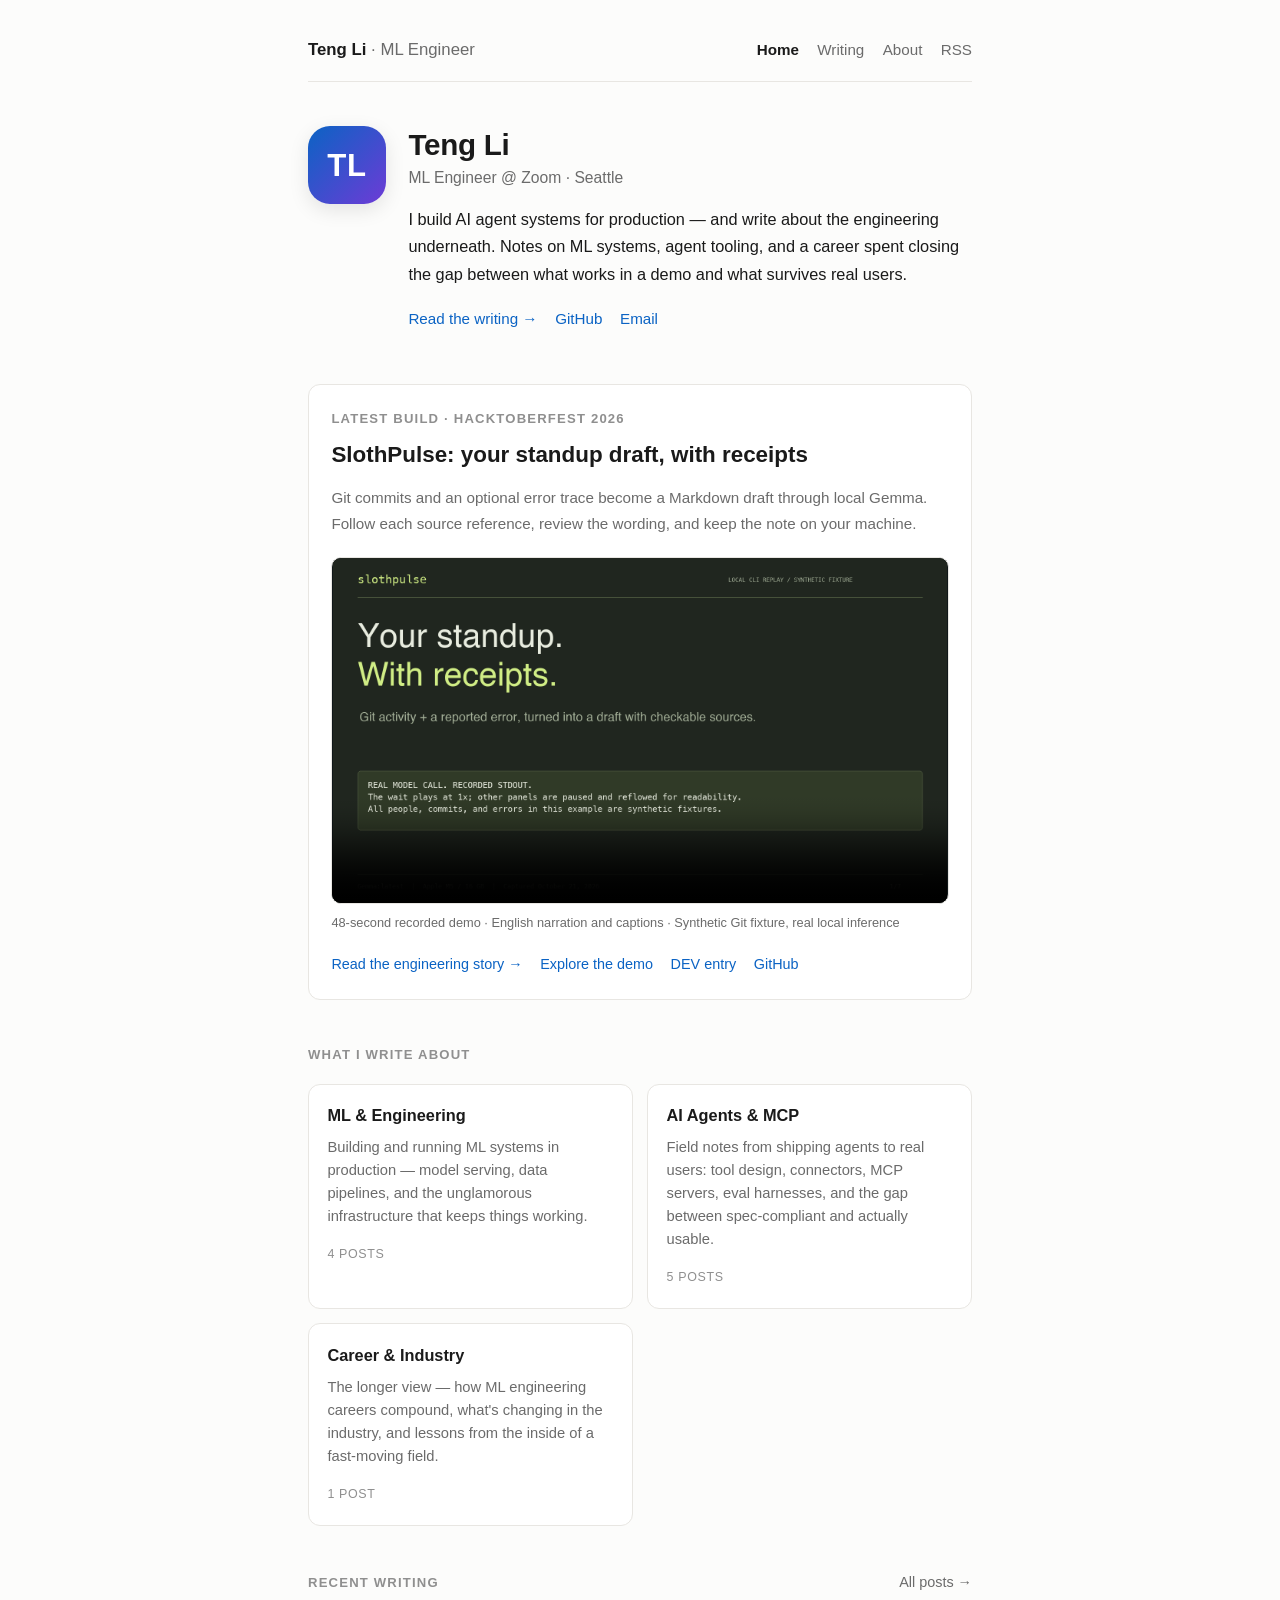
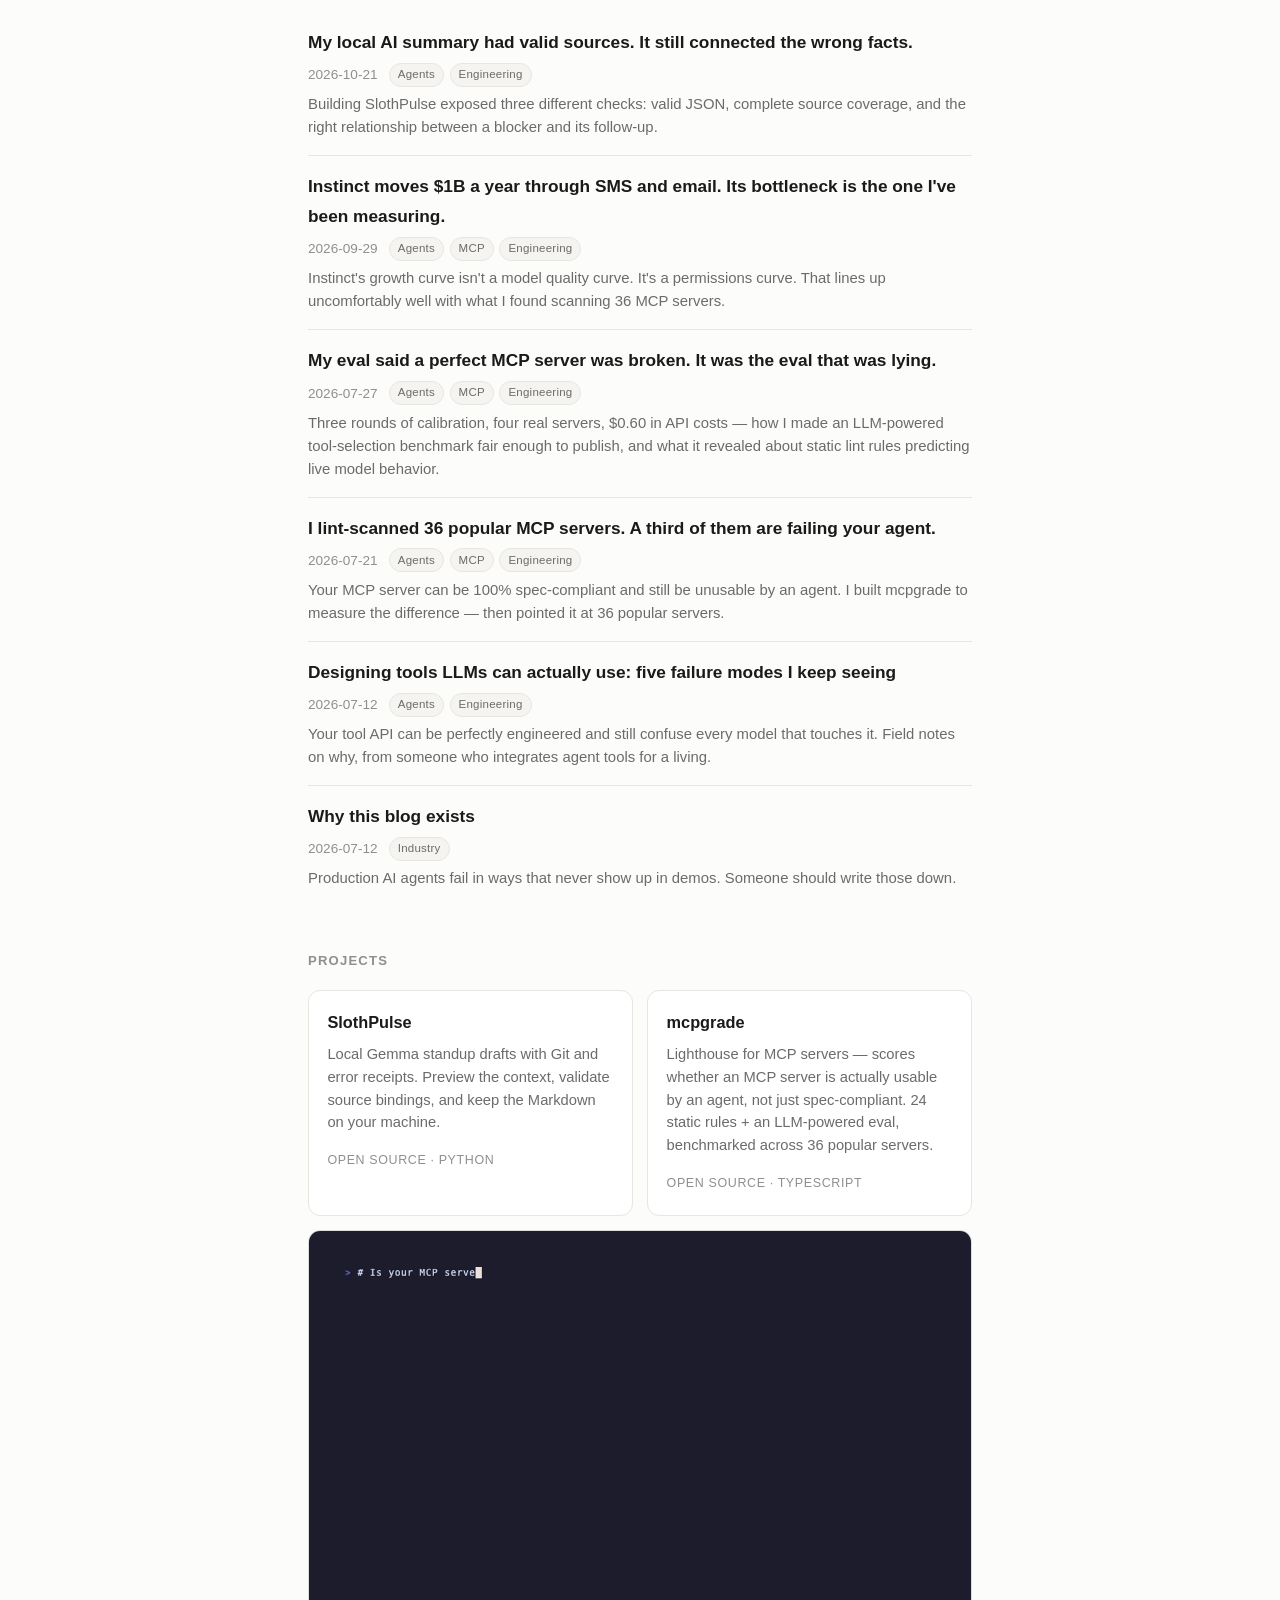
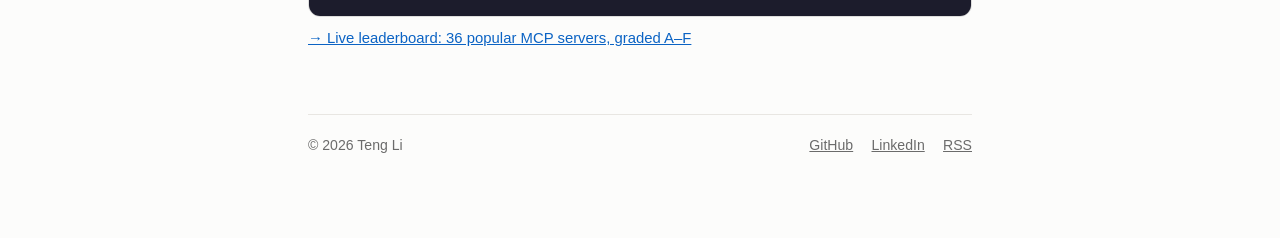
==== commit 08496622: "Refresh stylesheet cache for embedded demo layouts" ====
--- a/index.html
+++ b/index.html
@@ -14,7 +14,7 @@
 <link rel="icon" href="/favicon.svg" type="image/svg+xml">
 <link rel="icon" href="/favicon-32.png" type="image/png" sizes="32x32">
 <link rel="apple-touch-icon" href="/apple-touch-icon.png">
-<link rel="stylesheet" href="/style.css">
+<link rel="stylesheet" href="/style.css?v=slothpulse-demo-20261022">
 <link rel="alternate" type="application/rss+xml" title="Teng Li" href="/feed.xml">
 <script type="module" src="https://static.cloudflareinsights.com/beacon.min.js" data-cf-beacon='{"token": "defe20d26eeb449a922ccc8369be85c0"}'></script>
 </head>
